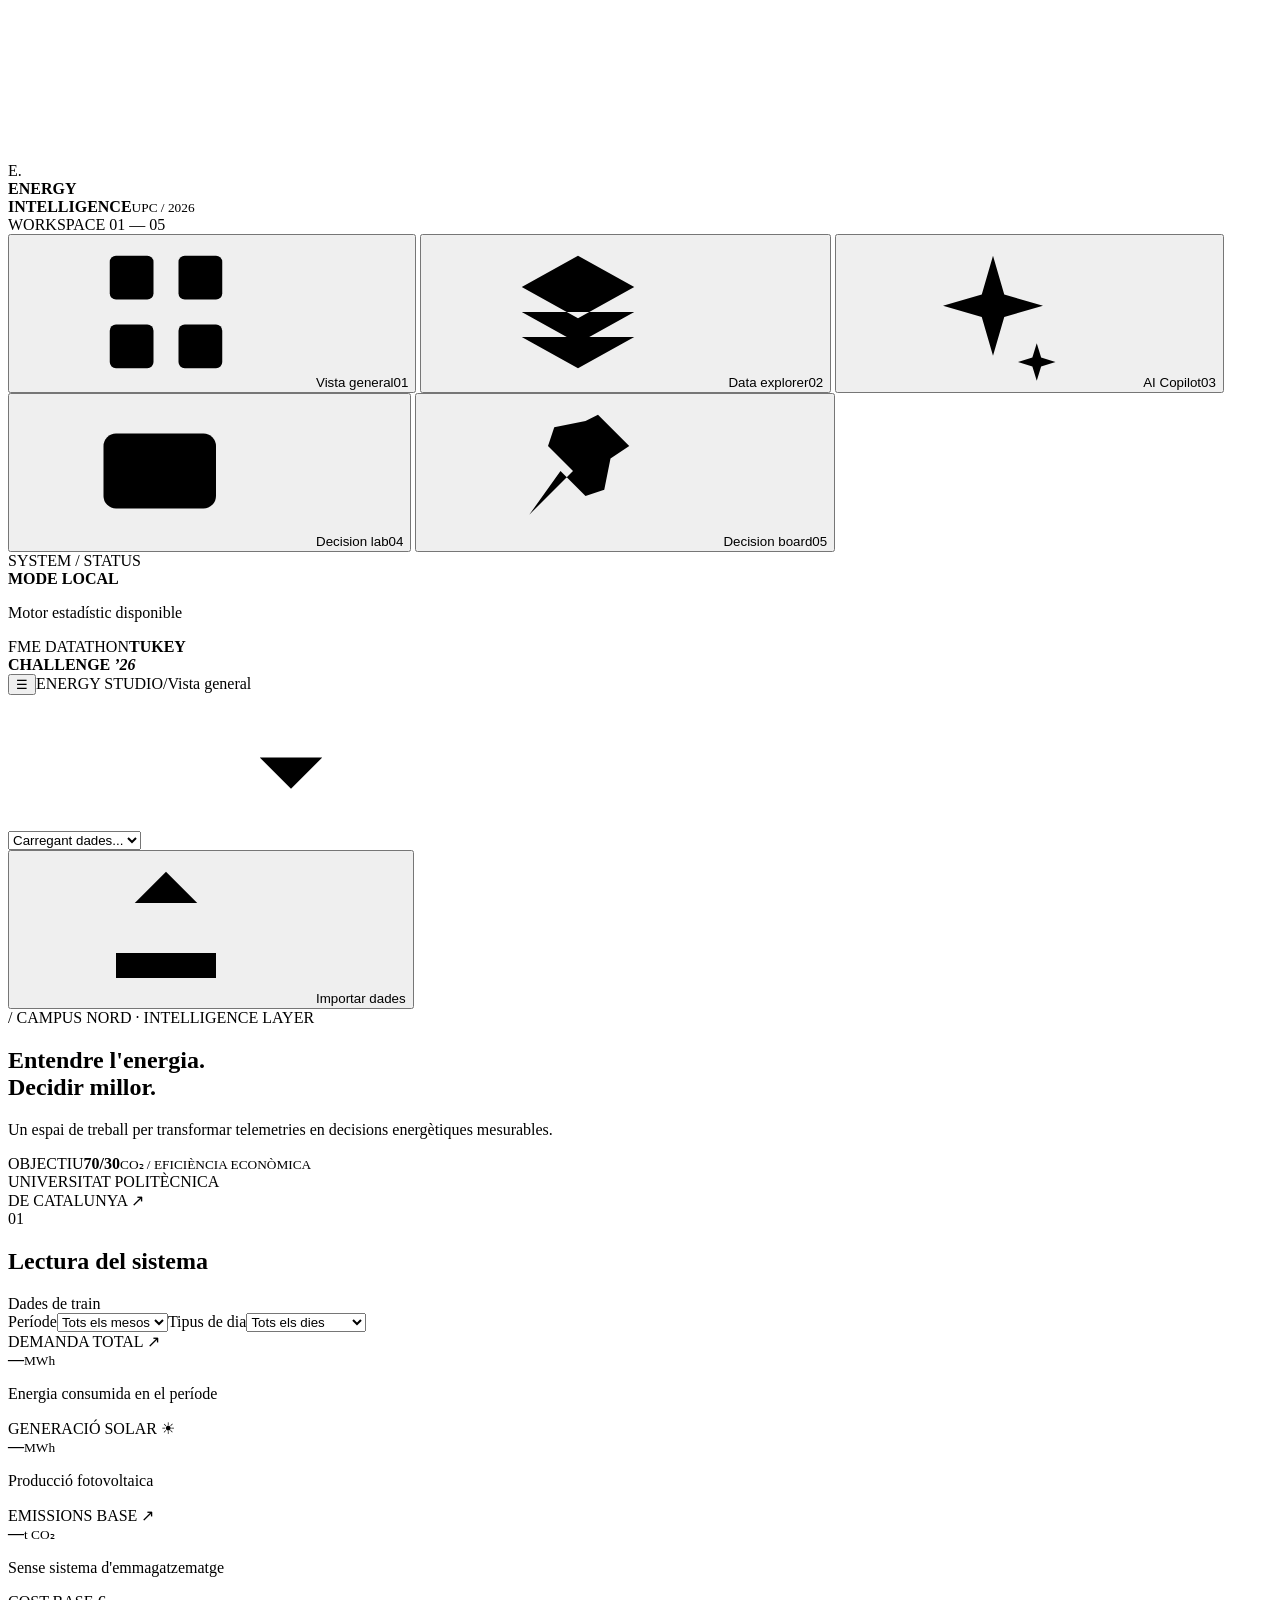
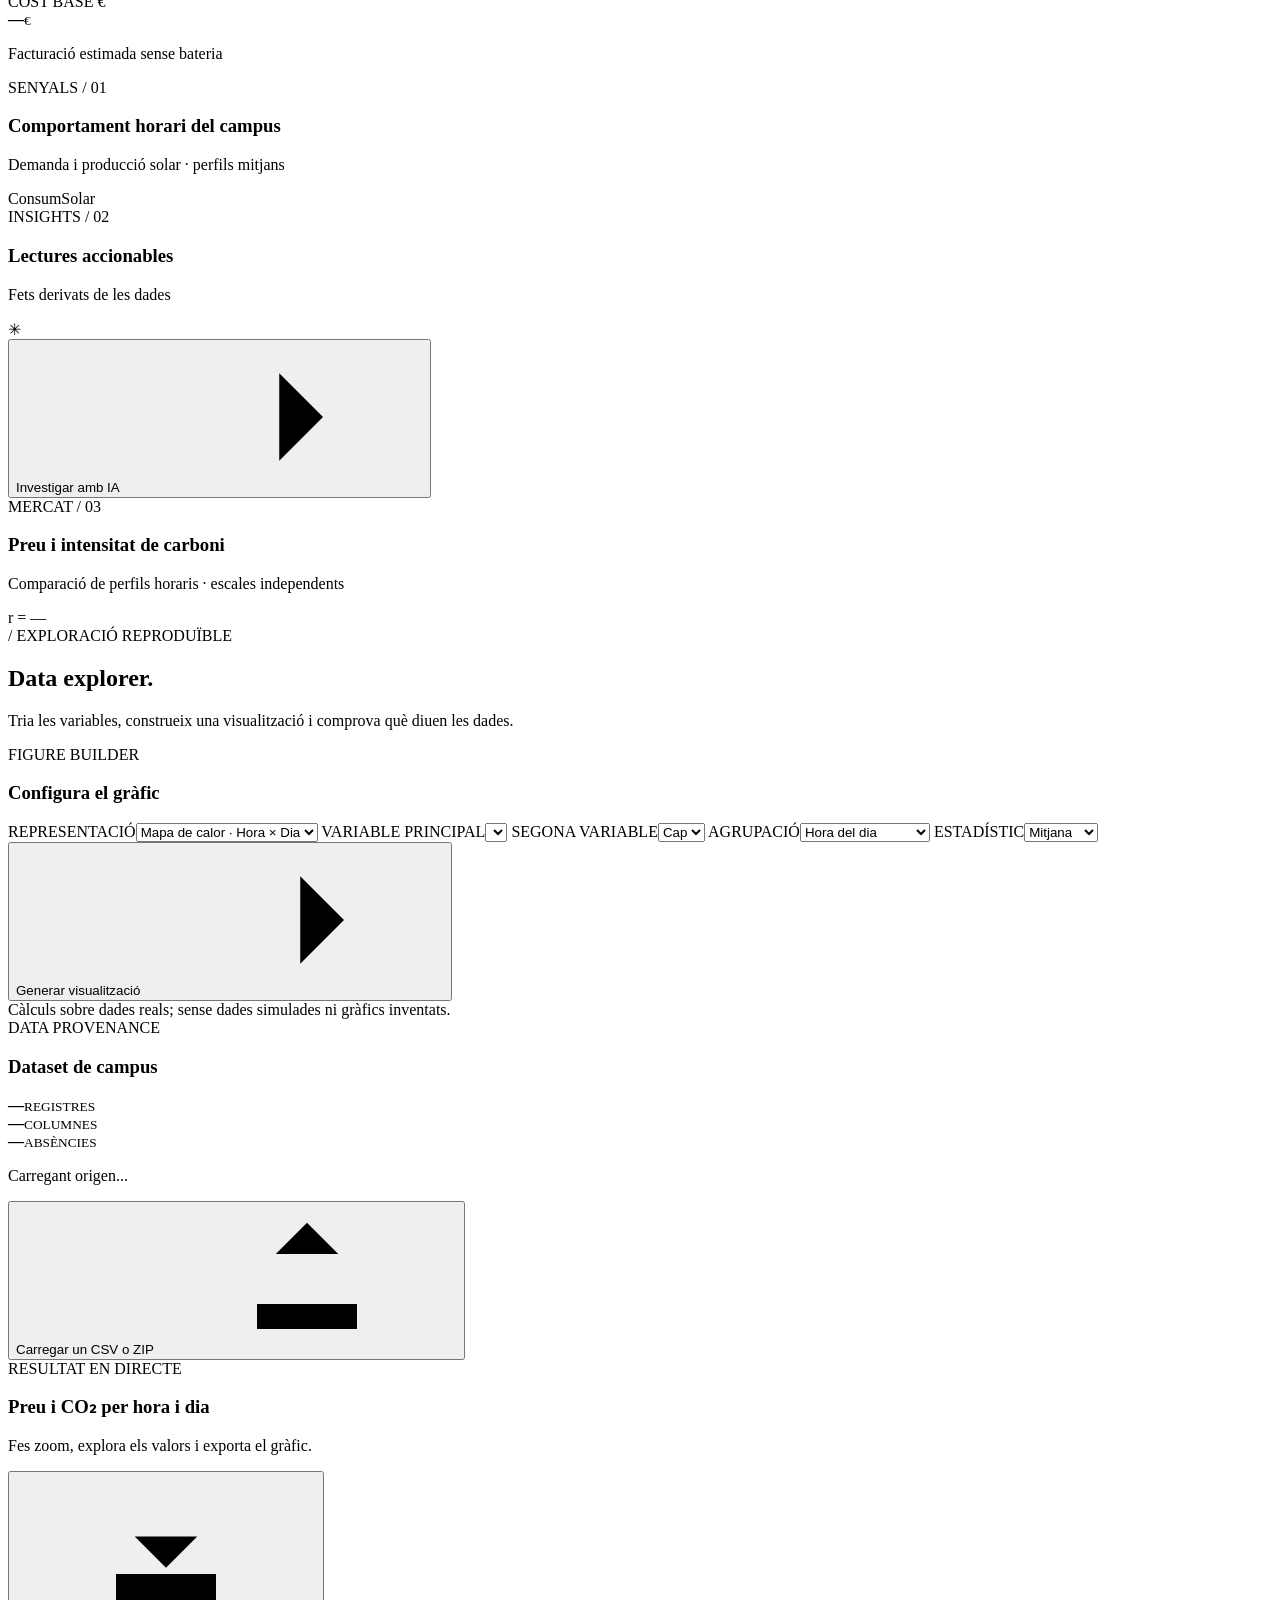
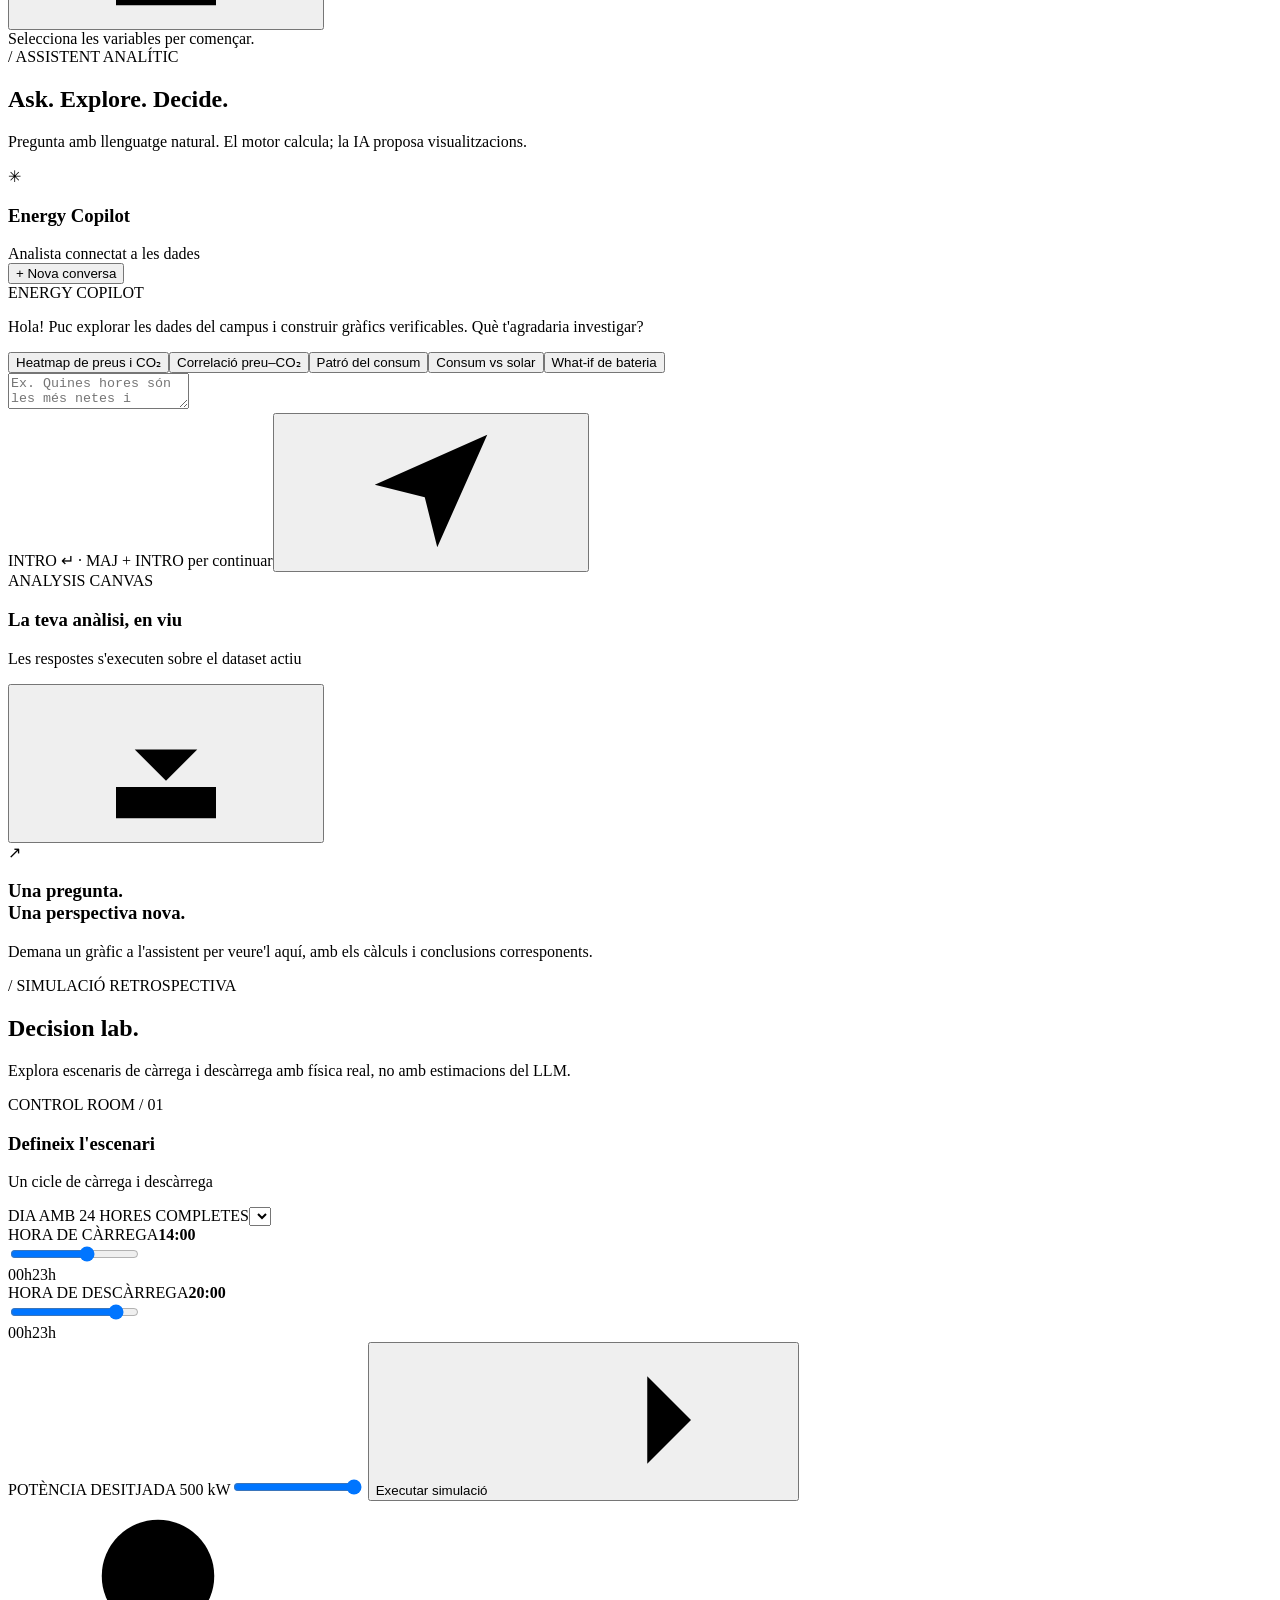
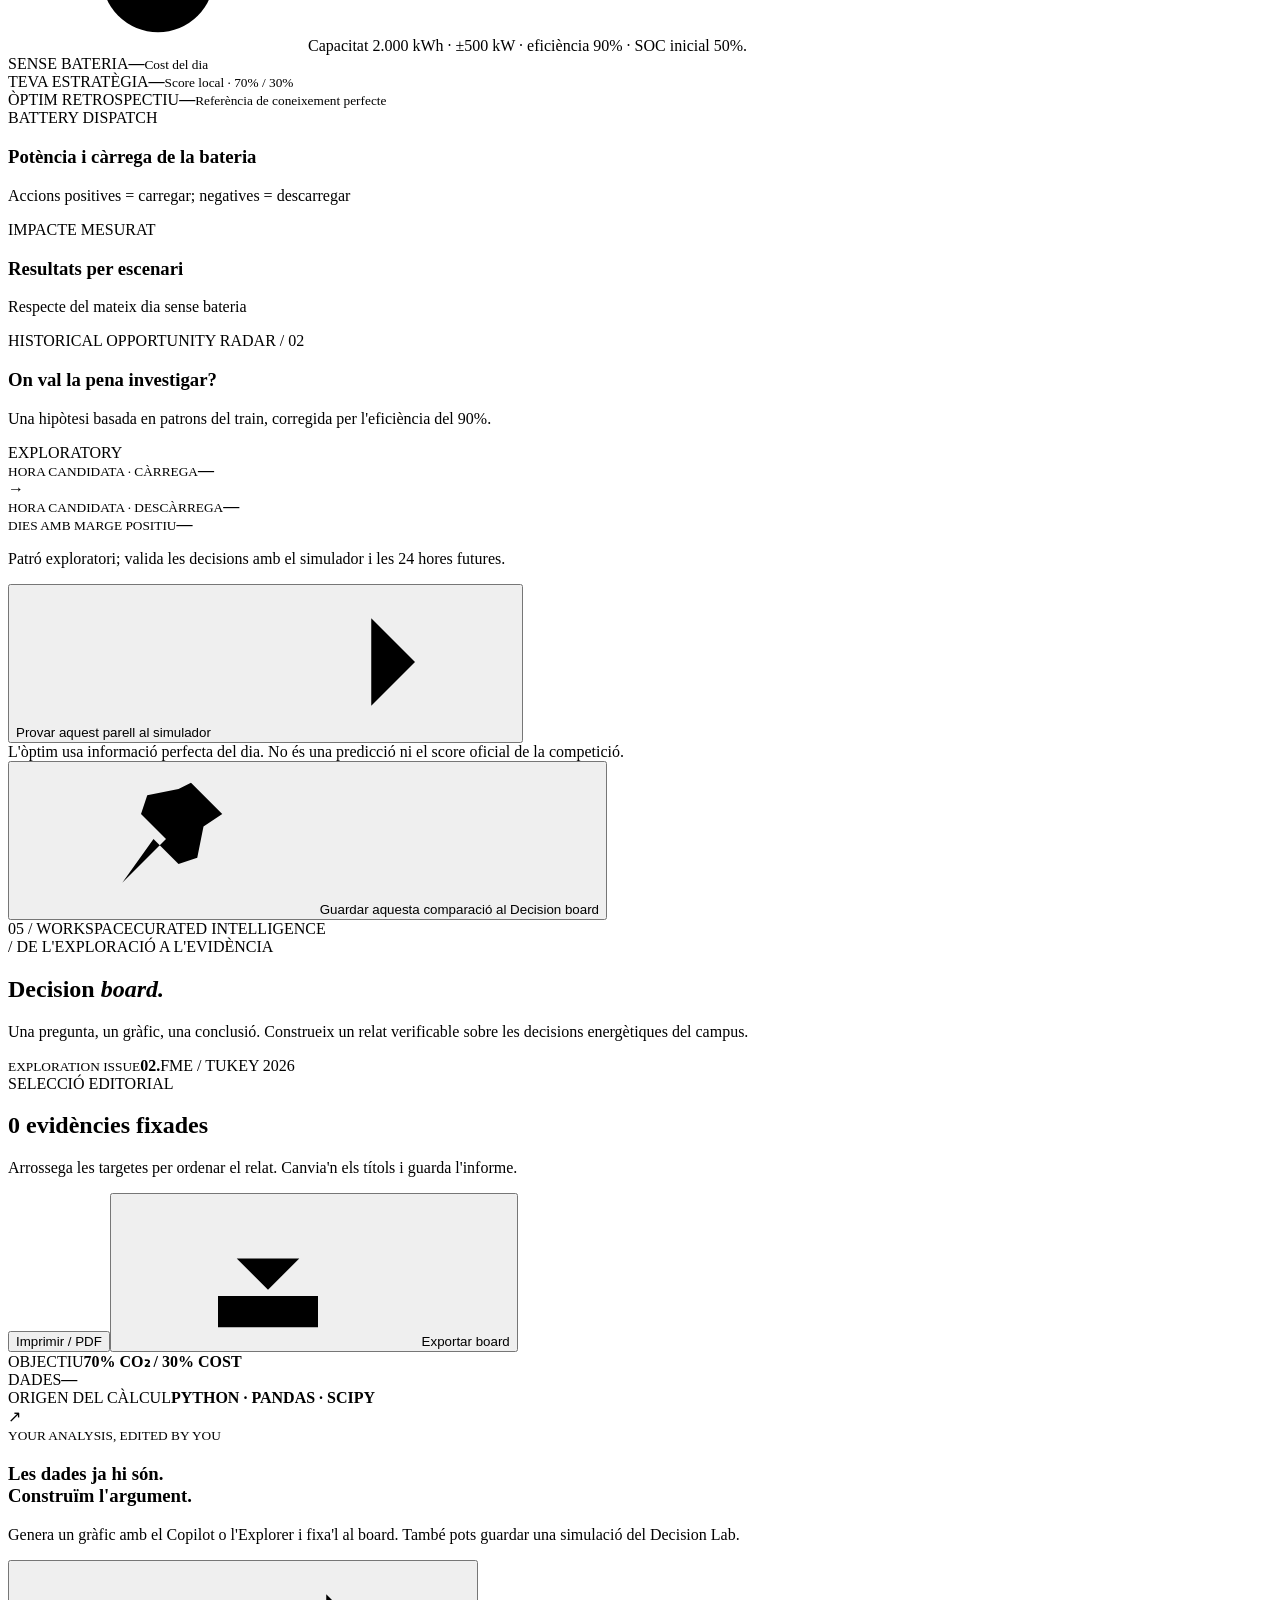
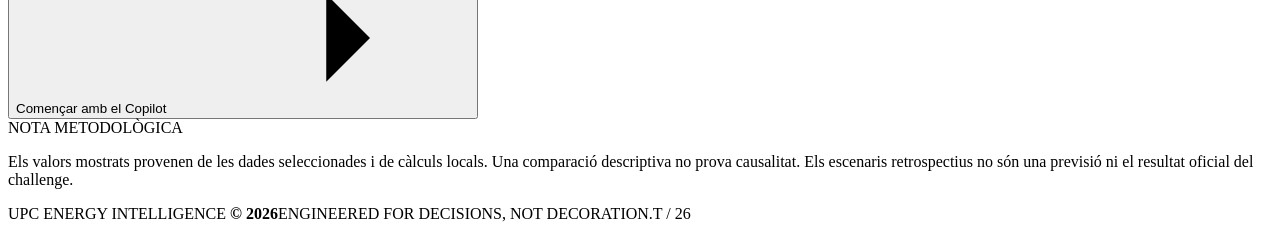
==== sidechallenge/static/index.html @ 9f3f9e6b "feat: add UPC Energy Intelligence AI Decision Workspace v2" ====
<!DOCTYPE html>
<html lang="ca">
<head>
<meta charset="utf-8" />
<meta name="viewport" content="width=device-width, initial-scale=1" />
<meta name="theme-color" content="#202B2F" />
<title>UPC Energy Intelligence · Decision Workspace</title>
<link rel="stylesheet" href="/static/style.css" />
<script src="/static/plotly.min.js"></script>
</head>
<body>
<svg class="sprite" xmlns="http://www.w3.org/2000/svg" aria-hidden="true">
  <symbol id="i-grid" viewBox="0 0 24 24"><rect x="3" y="3" width="7" height="7" rx="1"/><rect x="14" y="3" width="7" height="7" rx="1"/><rect x="3" y="14" width="7" height="7" rx="1"/><rect x="14" y="14" width="7" height="7" rx="1"/></symbol>
  <symbol id="i-spark" viewBox="0 0 24 24"><path d="m12 3 1.8 6.2L20 11l-6.2 1.8L12 19l-1.8-6.2L4 11l6.2-1.8L12 3Z"/><path d="m19 17 .7 2.3L22 20l-2.3.7L19 23l-.7-2.3L16 20l2.3-.7L19 17Z"/></symbol>
  <symbol id="i-layers" viewBox="0 0 24 24"><path d="m12 3 9 5-9 5-9-5 9-5ZM3 12l9 5 9-5M3 16l9 5 9-5"/></symbol>
  <symbol id="i-battery" viewBox="0 0 24 24"><rect x="2" y="6" width="18" height="12" rx="2"/><path d="M22 10v4M8 9v6M12 9v6M16 9v6"/></symbol>
  <symbol id="i-upload" viewBox="0 0 24 24"><path d="M12 17V3m-5 5 5-5 5 5M4 16v4h16v-4"/></symbol>
  <symbol id="i-arrow" viewBox="0 0 24 24"><path d="M4 12h16m-7-7 7 7-7 7"/></symbol>
  <symbol id="i-chevron" viewBox="0 0 24 24"><path d="m7 10 5 5 5-5"/></symbol>
  <symbol id="i-download" viewBox="0 0 24 24"><path d="M12 3v12m-5-5 5 5 5-5M4 16v5h16v-5"/></symbol>
  <symbol id="i-info" viewBox="0 0 24 24"><circle cx="12" cy="12" r="9"/><path d="M12 11v6M12 7.5v.5"/></symbol>
  <symbol id="i-clock" viewBox="0 0 24 24"><circle cx="12" cy="12" r="9"/><path d="M12 6v6l4 2"/></symbol>
  <symbol id="i-filter" viewBox="0 0 24 24"><path d="M4 6h16M7 12h10M10 18h4"/></symbol>
  <symbol id="i-send" viewBox="0 0 24 24"><path d="m3 11 18-8-8 18-2-8-8-2ZM11 13 21 3"/></symbol>
  <symbol id="i-refresh" viewBox="0 0 24 24"><path d="M20 11a8 8 0 0 0-14.5-4.5L3 9m0-6v6h6M4 13a8 8 0 0 0 14.5 4.5L21 15m0 6v-6h-6"/></symbol>
  <symbol id="i-file" viewBox="0 0 24 24"><path d="M6 2h8l5 5v15H6V2ZM14 2v6h5M9 12h7M9 16h7"/></symbol>
  <symbol id="i-pin" viewBox="0 0 24 24"><path d="m16 3 5 5-3 2-1 5-3 1-4-4-5 7-1 1 1-1 7-7-4-4 1-3 5-1z"/></symbol>
  <symbol id="i-trash" viewBox="0 0 24 24"><path d="M4 7h16M9 4h6M6 7l1 14h10l1-14M10 11v7M14 11v7"/></symbol>
  <symbol id="i-move" viewBox="0 0 24 24"><path d="M12 2v20M2 12h20m-13-7 3-3 3 3m-6 14 3 3 3-3M5 9l-3 3 3 3m14-6 3 3-3 3"/></symbol>
</svg>
<div class="app-shell">
  <aside class="sidebar">
    <div class="brand" title="UPC Energy Intelligence"><div class="brand-glyph">E<span>.</span></div><div class="brand-text"><strong>ENERGY<br>INTELLIGENCE</strong><small>UPC / 2026</small></div></div>
    <div class="sidebar-rule"></div>
    <div class="aside-label">WORKSPACE <span>01 — 05</span></div>
    <nav class="nav-list" aria-label="Seccions">
      <button data-view="overview" class="nav-item active"><svg><use href="#i-grid"/></svg><span>Vista general</span><span class="nav-number">01</span></button>
      <button data-view="explore" class="nav-item"><svg><use href="#i-layers"/></svg><span>Data explorer</span><span class="nav-number">02</span></button>
      <button data-view="copilot" class="nav-item"><svg><use href="#i-spark"/></svg><span>AI Copilot</span><span class="nav-number">03</span></button>
      <button data-view="lab" class="nav-item"><svg><use href="#i-battery"/></svg><span>Decision lab</span><span class="nav-number">04</span></button>
      <button data-view="board" class="nav-item nav-board"><svg><use href="#i-pin"/></svg><span>Decision board</span><span class="nav-number" id="nav-board-count">05</span></button>
    </nav>
    <div class="aside-grow"></div>
    <div class="sidebar-bottom">
      <div class="signal-card"><span class="signal-tiny">SYSTEM / STATUS</span><div class="signal-main"><span class="status-dot"></span><strong id="mode-label">MODE LOCAL</strong></div><p id="mode-sub">Motor estadístic disponible</p></div>
      <div class="challenge-foot"><span>FME DATATHON</span><strong>TUKEY<br>CHALLENGE <em>’26</em></strong></div>
    </div>
  </aside>
  <div class="mobile-backdrop" id="mobile-backdrop"></div>
  <main class="main">
    <header class="topbar">
      <div class="breadcrumb"><button id="mobile-menu" class="mobile-menu" aria-label="Obrir menú">☰</button><span class="crumb-root">ENERGY STUDIO</span><span class="crumb-separator">/</span><span id="breadcrumb-current">Vista general</span></div>
      <div class="top-actions"><div class="dataset-switch"><span class="dataset-dot"></span><select id="dataset-select" aria-label="Dataset actiu"><option>Carregant dades...</option></select><svg><use href="#i-chevron"/></svg></div><button class="btn-upload" id="trigger-upload"><svg><use href="#i-upload"/></svg><span>Importar dades</span></button><input id="upload-input" type="file" accept=".csv,.zip" hidden /></div>
    </header>
    <div class="page-content">
      <!-- OVERVIEW -->
      <section id="view-overview" class="view active">
        <div class="hero">
          <div><div class="eyebrow"><span class="slash">/</span> CAMPUS NORD · INTELLIGENCE LAYER</div><h1>Entendre l'energia.<br><span>Decidir millor.</span></h1><p>Un espai de treball per transformar telemetries en decisions energètiques mesurables.</p></div>
          <div class="hero-aside"><div class="hero-counter"><span>OBJECTIU</span><strong>70<span>/</span>30</strong><small>CO₂ / EFICIÈNCIA ECONÒMICA</small></div><div class="hero-stamp">UNIVERSITAT POLITÈCNICA<br>DE CATALUNYA <span>↗</span></div></div>
        </div>
        <div class="section-toolbar"><div class="section-heading"><span class="section-idx">01</span><h2>Lectura del sistema</h2><span class="mini-label" id="period-label">Dades de train</span></div><div class="filter-group"><label>Període<select id="filter-month"><option value="">Tots els mesos</option></select></label><label>Tipus de dia<select id="filter-daytype"><option value="all">Tots els dies</option><option value="weekday">Laborables</option><option value="weekend">Cap de setmana</option></select></label></div></div>
        <div class="kpi-grid">
          <div class="kpi-card"><span class="kpi-title">DEMANDA TOTAL <span>↗</span></span><div><strong id="kpi-load">—</strong><small>MWh</small></div><p>Energia consumida en el període</p><span class="corner-bar bar-orange"></span></div>
          <div class="kpi-card"><span class="kpi-title">GENERACIÓ SOLAR <span>☀</span></span><div><strong id="kpi-solar">—</strong><small>MWh</small></div><p>Producció fotovoltaica</p><span class="corner-bar bar-green"></span></div>
          <div class="kpi-card"><span class="kpi-title">EMISSIONS BASE <span>↗</span></span><div><strong id="kpi-co2">—</strong><small>t CO₂</small></div><p>Sense sistema d'emmagatzematge</p><span class="corner-bar bar-blue"></span></div>
          <div class="kpi-card"><span class="kpi-title">COST BASE <span>€</span></span><div><strong id="kpi-cost">—</strong><small>€</small></div><p>Facturació estimada sense bateria</p><span class="corner-bar bar-ink"></span></div>
        </div>
        <div class="dashboard-grid">
          <section class="panel panel-large"><div class="panel-top"><div><div class="small-kicker">SENYALS / 01</div><h3>Comportament horari del campus</h3><p>Demanda i producció solar · perfils mitjans</p></div><div class="legend"><span><i class="lg-orange"></i>Consum</span><span><i class="lg-green"></i>Solar</span></div></div><div class="graph" id="chart-overview-load"></div></section>
          <section class="panel panel-side"><div class="panel-top"><div><div class="small-kicker">INSIGHTS / 02</div><h3>Lectures accionables</h3><p>Fets derivats de les dades</p></div><div class="insight-icon">✳</div></div><div id="overview-insights" class="insight-list"><div class="skeleton"></div></div><button class="text-link" data-jump="copilot">Investigar amb IA <svg><use href="#i-arrow"/></svg></button></section>
          <section class="panel panel-wide"><div class="panel-top"><div><div class="small-kicker">MERCAT / 03</div><h3>Preu i intensitat de carboni</h3><p>Comparació de perfils horaris · escales independents</p></div><div class="header-chip" id="correlation-chip">r = —</div></div><div class="graph" id="chart-overview-market"></div></section>
        </div>
      </section>
      <!-- EXPLORER -->
      <section id="view-explore" class="view">
        <div class="page-heading"><div class="eyebrow"><span class="slash">/</span> EXPLORACIÓ REPRODUÏBLE</div><h1>Data <span>explorer.</span></h1><p>Tria les variables, construeix una visualització i comprova què diuen les dades.</p></div>
        <div class="split-layout"><div class="builder-column"><div class="panel build-panel"><div class="panel-top"><div><div class="small-kicker">FIGURE BUILDER</div><h3>Configura el gràfic</h3></div></div>
          <label class="form-label">REPRESENTACIÓ<select id="explore-kind"><option value="heatmap">Mapa de calor · Hora × Dia</option><option value="line">Sèrie / Perfil</option><option value="bar">Barres comparatives</option><option value="scatter">Dispersió (scatter)</option><option value="histogram">Histograma</option><option value="box">Boxplot</option></select></label>
          <label class="form-label">VARIABLE PRINCIPAL<select id="explore-metric"></select></label>
          <label class="form-label">SEGONA VARIABLE<select id="explore-second"><option value="">Cap</option></select></label>
          <label class="form-label">AGRUPACIÓ<select id="explore-group"><option value="hour">Hora del dia</option><option value="weekday">Dia de la setmana</option><option value="month">Mes</option><option value="date">Data</option></select></label>
          <label class="form-label">ESTADÍSTIC<select id="explore-agg"><option value="mean">Mitjana</option><option value="median">Mediana</option><option value="sum">Suma</option><option value="min">Mínim</option><option value="max">Màxim</option></select></label>
          <button class="action-primary" id="explore-run">Generar visualització <svg><use href="#i-arrow"/></svg></button>
          <div class="feature-note">Càlculs sobre dades reals; sense dades simulades ni gràfics inventats.</div></div>
          <div class="panel dataset-panel"><div class="small-kicker">DATA PROVENANCE</div><h3 id="data-name">Dataset de campus</h3><div class="dataset-stats"><div><strong id="data-rows">—</strong><small>REGISTRES</small></div><div><strong id="data-cols">—</strong><small>COLUMNES</small></div><div><strong id="data-missing">—</strong><small>ABSÈNCIES</small></div></div><p id="data-source">Carregant origen...</p><button class="text-link" id="explore-upload">Carregar un CSV o ZIP <svg><use href="#i-upload"/></svg></button></div></div>
        <div class="panel viz-panel"><div class="panel-top"><div><div class="small-kicker">RESULTAT EN DIRECTE</div><h3 id="explore-title">Preu i CO₂ per hora i dia</h3><p>Fes zoom, explora els valors i exporta el gràfic.</p></div><button class="icon-button" id="explore-export" title="Exportar gràfic PNG"><svg><use href="#i-download"/></svg></button></div><div id="explore-charts" class="charts-stack"><div class="empty-state">Selecciona les variables per començar.</div></div></div></div>
      </section>
      <!-- AI -->
      <section id="view-copilot" class="view">
        <div class="page-heading compact"><div class="eyebrow"><span class="slash">/</span> ASSISTENT ANALÍTIC</div><h1>Ask. <span>Explore. Decide.</span></h1><p>Pregunta amb llenguatge natural. El motor calcula; la IA proposa visualitzacions.</p></div>
        <div class="copilot-grid"><div class="chat-panel"><div class="chat-heading"><span class="ai-mark">✳</span><div><h3>Energy Copilot</h3><span id="ai-mode-state">Analista connectat a les dades</span></div><button class="chat-reset" id="chat-reset" title="Començar una conversa nova">+ Nova conversa</button></div><div class="chat-messages" id="chat-messages"><div class="message assistant"><div class="message-label">ENERGY COPILOT</div><p>Hola! Puc explorar les dades del campus i construir gràfics verificables. Què t'agradaria investigar?</p></div><div class="prompt-chips"><button data-prompt="Fes-me un heatmap dels preus i les emissions per hora i dia de la setmana">Heatmap de preus i CO₂</button><button data-prompt="Mostra la correlació entre preus i emissions">Correlació preu–CO₂</button><button data-prompt="Com canvia el consum segons l'hora del dia?">Patró del consum</button><button data-prompt="Compara el consum i la generació solar per hora">Consum vs solar</button><button data-prompt="Què passaria si carrego a les 14 i descarrego a les 20?">What-if de bateria</button></div></div><form id="chat-form" class="chat-composer"><textarea id="chat-input" rows="2" maxlength="900" placeholder="Ex. Quines hores són les més netes i barates?" aria-label="Pregunta a l'analista"></textarea><div class="compose-bottom"><span>INTRO ↵ · MAJ + INTRO per continuar</span><button id="chat-send" type="submit" aria-label="Enviar"><svg><use href="#i-send"/></svg></button></div></form></div>
          <div class="answer-panel"><div class="panel-top"><div><div class="small-kicker">ANALYSIS CANVAS</div><h3 id="ai-canvas-title">La teva anàlisi, en viu</h3><p id="ai-canvas-subtitle">Les respostes s'executen sobre el dataset actiu</p></div><button class="icon-button" id="ai-export" title="Exportar visualització"><svg><use href="#i-download"/></svg></button></div><div id="ai-canvas-charts" class="charts-stack"><div class="canvas-placeholder"><div class="canvas-symbol">↗</div><h3>Una pregunta.<br>Una perspectiva nova.</h3><p>Demana un gràfic a l'assistent per veure'l aquí, amb els càlculs i conclusions corresponents.</p></div></div><div class="copilot-context" id="copilot-context" hidden><span class="context-dot"></span><span id="context-label">Context de consulta</span><button id="context-clear" title="Esborrar context">×</button></div><div class="evidence-box" id="ai-evidence" hidden><div class="evidence-header"><span class="evidence-dot"></span> EVIDÈNCIA VERIFICABLE</div><div id="ai-evidence-text"></div></div></div></div>
      </section>
      <!-- DECISION LAB -->
      <section id="view-lab" class="view">
        <div class="page-heading"><div class="eyebrow"><span class="slash">/</span> SIMULACIÓ RETROSPECTIVA</div><h1>Decision <span>lab.</span></h1><p>Explora escenaris de càrrega i descàrrega amb física real, no amb estimacions del LLM.</p></div>
        <div class="lab-layout"><div class="panel controls-panel"><div class="panel-top"><div><div class="small-kicker">CONTROL ROOM / 01</div><h3>Defineix l'escenari</h3><p>Un cicle de càrrega i descàrrega</p></div></div>
          <label class="form-label">DIA AMB 24 HORES COMPLETES<select id="lab-date"></select></label>
          <div class="slider-wrap"><div class="slider-heading"><label for="lab-charge">HORA DE CÀRREGA</label><strong id="lab-charge-value">14:00</strong></div><input type="range" min="0" max="23" value="14" id="lab-charge"/><div class="slider-end"><span>00h</span><span>23h</span></div></div>
          <div class="slider-wrap"><div class="slider-heading"><label for="lab-discharge">HORA DE DESCÀRREGA</label><strong id="lab-discharge-value">20:00</strong></div><input type="range" min="0" max="23" value="20" id="lab-discharge"/><div class="slider-end"><span>00h</span><span>23h</span></div></div>
          <label class="form-label">POTÈNCIA DESITJADA <span id="lab-power-value">500 kW</span><input class="power-slider" type="range" min="0" max="500" step="25" value="500" id="lab-power"/></label>
          <button class="action-primary" id="lab-run">Executar simulació <svg><use href="#i-arrow"/></svg></button>
          <div class="physics-note"><svg><use href="#i-info"/></svg><span>Capacitat 2.000 kWh · ±500 kW · eficiència 90% · SOC inicial 50%.</span></div></div>
          <div class="lab-main"><div class="lab-comparisons"><div class="compare-card"><span>SENSE BATERIA</span><strong id="lab-base-cost">—</strong><small>Cost del dia</small></div><div class="compare-card accent-card"><span>TEVA ESTRATÈGIA</span><strong id="lab-man-score">—</strong><small>Score local · 70% / 30%</small></div><div class="compare-card"><span>ÒPTIM RETROSPECTIU</span><strong id="lab-opt-score">—</strong><small>Referència de coneixement perfecte</small></div></div>
          <div class="panel"><div class="panel-top"><div><div class="small-kicker">BATTERY DISPATCH</div><h3>Potència i càrrega de la bateria</h3><p>Accions positives = carregar; negatives = descarregar</p></div></div><div id="lab-dispatch-chart" class="graph taller"></div></div><div class="panel"><div class="panel-top"><div><div class="small-kicker">IMPACTE MESURAT</div><h3>Resultats per escenari</h3><p>Respecte del mateix dia sense bateria</p></div></div><div id="lab-result-table" class="comparison-table"></div></div>
          <div class="panel radar-panel"><div class="panel-top"><div><div class="small-kicker">HISTORICAL OPPORTUNITY RADAR / 02</div><h3>On val la pena investigar?</h3><p>Una hipòtesi basada en patrons del train, corregida per l'eficiència del 90%.</p></div><span class="radar-tag">EXPLORATORY</span></div>
          <div class="radar-rail"><div><small>HORA CANDIDATA · CÀRREGA</small><strong id="radar-charge">—</strong></div><span class="radar-arrow">→</span><div><small>HORA CANDIDATA · DESCÀRREGA</small><strong id="radar-discharge">—</strong></div><div><small>DIES AMB MARGE POSITIU</small><strong id="radar-reliability">—</strong></div></div>
          <div id="radar-chart" class="graph"></div><p class="radar-caption" id="radar-note">Patró exploratori; valida les decisions amb el simulador i les 24 hores futures.</p>
          <button class="text-link" id="radar-apply">Provar aquest parell al simulador <svg><use href="#i-arrow"/></svg></button></div>
          <div class="lab-disclaimer" id="lab-notice">L'òptim usa informació perfecta del dia. No és una predicció ni el score oficial de la competició.</div><button id="lab-pin" class="secondary-action"><svg><use href="#i-pin"/></svg> Guardar aquesta comparació al Decision board</button></div></div>
      </section>
      <!-- DECISION BOARD / HUMAN-CURATED ANALYSIS -->
      <section id="view-board" class="view">
        <div class="board-hero">
          <div class="board-index"><span>05 / WORKSPACE</span><span>CURATED INTELLIGENCE</span></div>
          <div class="board-hero-inner">
            <div><div class="eyebrow"><span class="slash">/</span> DE L'EXPLORACIÓ A L'EVIDÈNCIA</div><h1>Decision <em>board.</em></h1><p>Una pregunta, un gràfic, una conclusió. Construeix un relat verificable sobre les decisions energètiques del campus.</p></div>
            <div class="board-edition"><small>EXPLORATION ISSUE</small><strong>02<span>.</span></strong><span>FME / TUKEY 2026</span></div>
          </div>
        </div>
        <div class="board-toolbar"><div><span class="small-kicker">SELECCIÓ EDITORIAL</span><h2><span id="board-counter">0</span> evidències fixades</h2><p>Arrossega les targetes per ordenar el relat. Canvia'n els títols i guarda l'informe.</p></div><div class="board-actions"><button id="board-print" class="board-button-outline">Imprimir / PDF</button><button id="board-export" class="board-button-primary"><svg><use href="#i-download"/></svg> Exportar board</button></div></div>
        <div class="board-evidence-strip"><div><span>OBJECTIU</span><strong>70% CO₂ / 30% COST</strong></div><div><span>DADES</span><strong id="board-dataset-name">—</strong></div><div><span>ORIGEN DEL CÀLCUL</span><strong>PYTHON · PANDAS · SCIPY</strong></div></div>
        <div id="board-empty" class="board-empty"><div class="board-empty-symbol">↗</div><div><small>YOUR ANALYSIS, EDITED BY YOU</small><h3>Les dades ja hi són.<br>Construïm l'argument.</h3><p>Genera un gràfic amb el Copilot o l'Explorer i fixa'l al board. També pots guardar una simulació del Decision Lab.</p><button class="board-button-primary" data-jump="copilot">Començar amb el Copilot <svg><use href="#i-arrow"/></svg></button></div></div>
        <div id="board-grid" class="board-grid" aria-live="polite"></div>
        <div class="board-footnote"><span>NOTA METODOLÒGICA</span><p>Els valors mostrats provenen de les dades seleccionades i de càlculs locals. Una comparació descriptiva no prova causalitat. Els escenaris retrospectius no són una previsió ni el resultat oficial del challenge.</p></div>
      </section>
    </div>
    <footer class="main-footer"><span>UPC ENERGY INTELLIGENCE <b>© 2026</b></span><span>ENGINEERED FOR DECISIONS, NOT DECORATION.</span><span class="foot-badge">T / 26</span></footer>
  </main>
</div>
<div class="toast" id="toast" role="status" aria-live="polite"></div>
<script src="/static/app.js" defer></script>
</body>
</html>
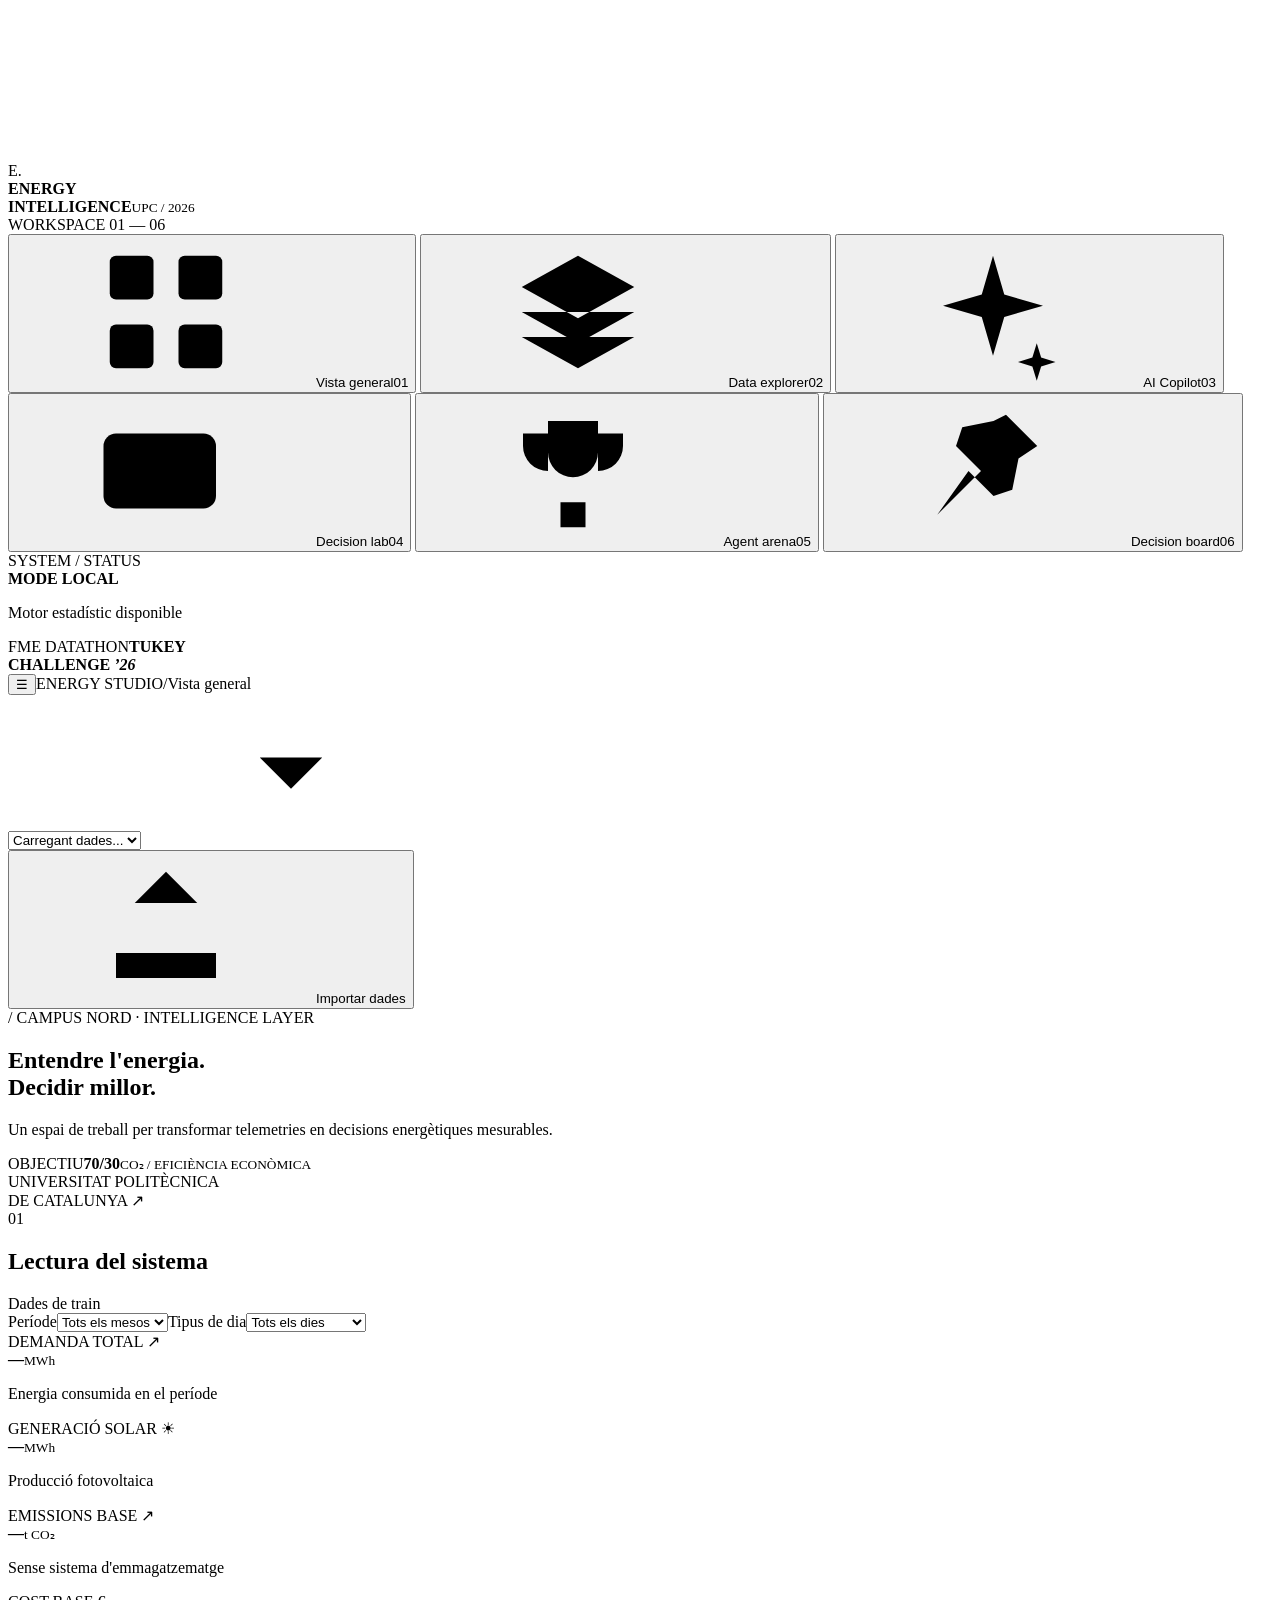
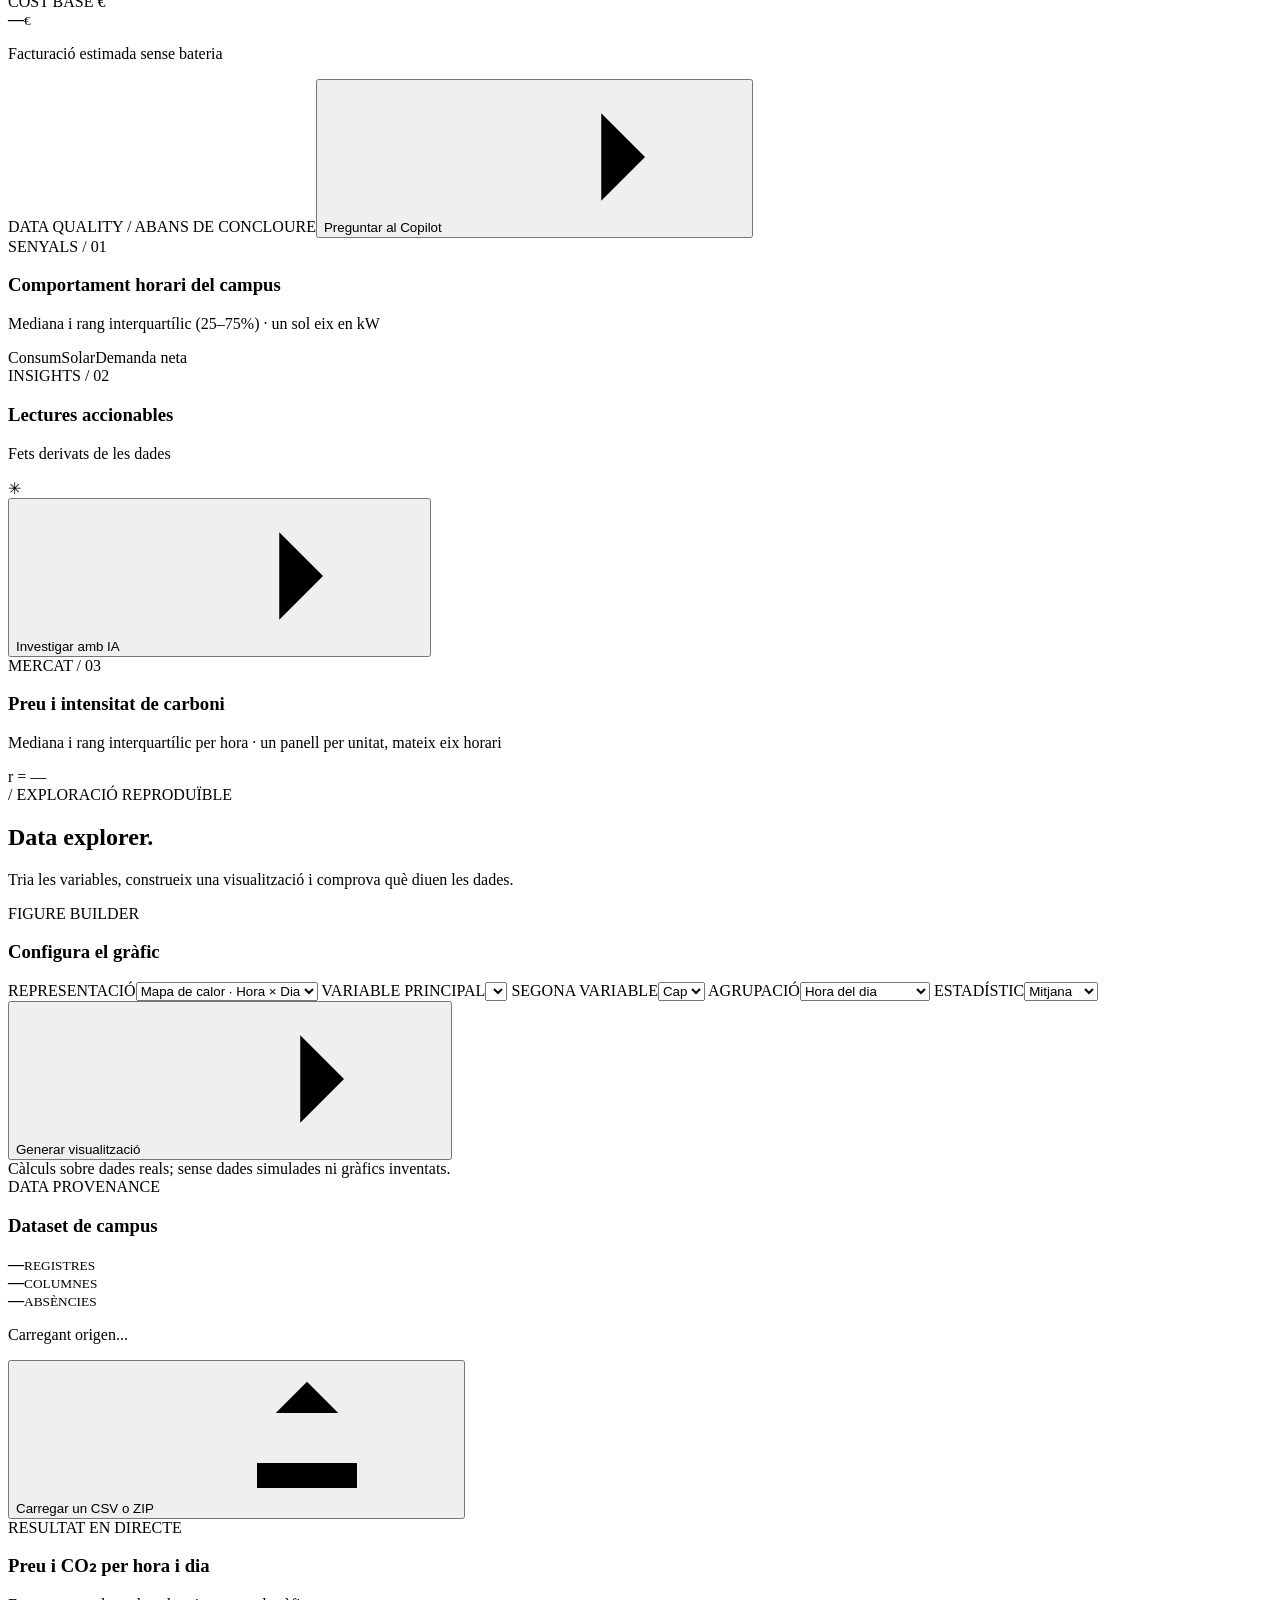
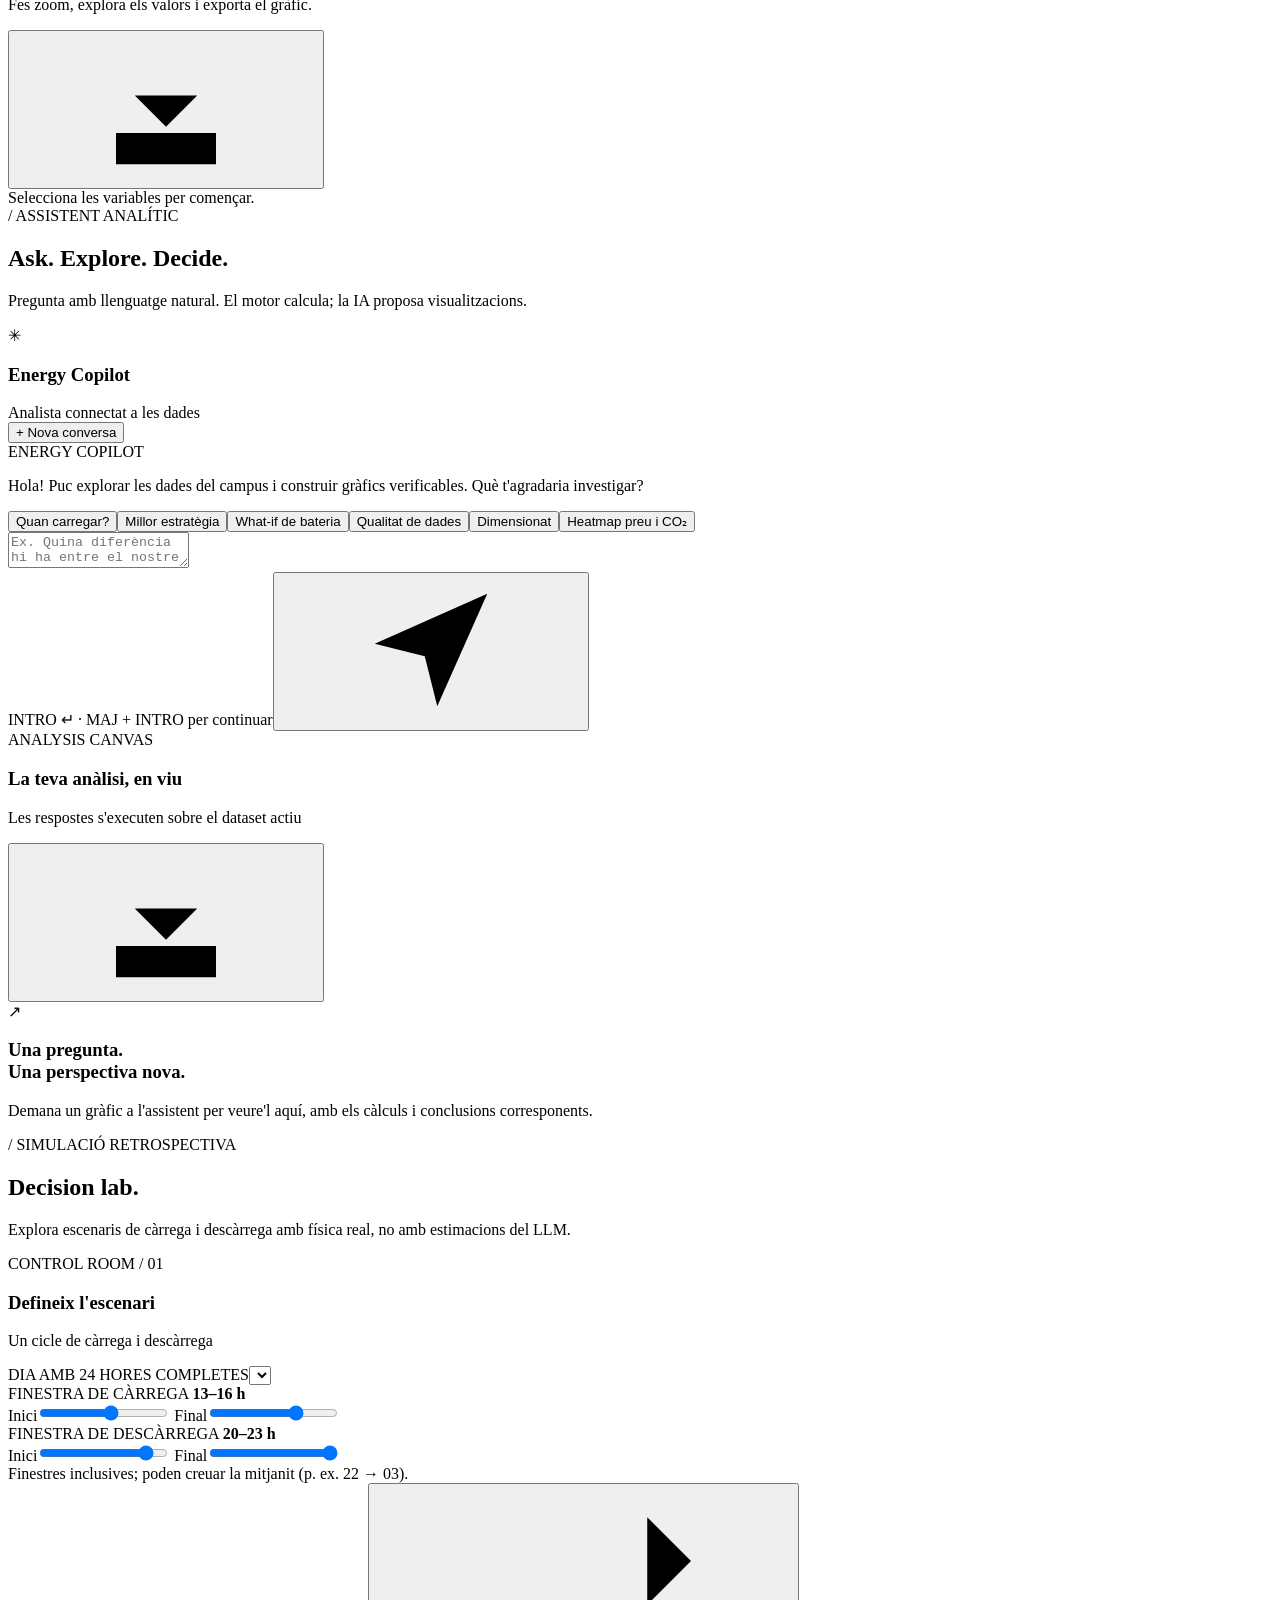
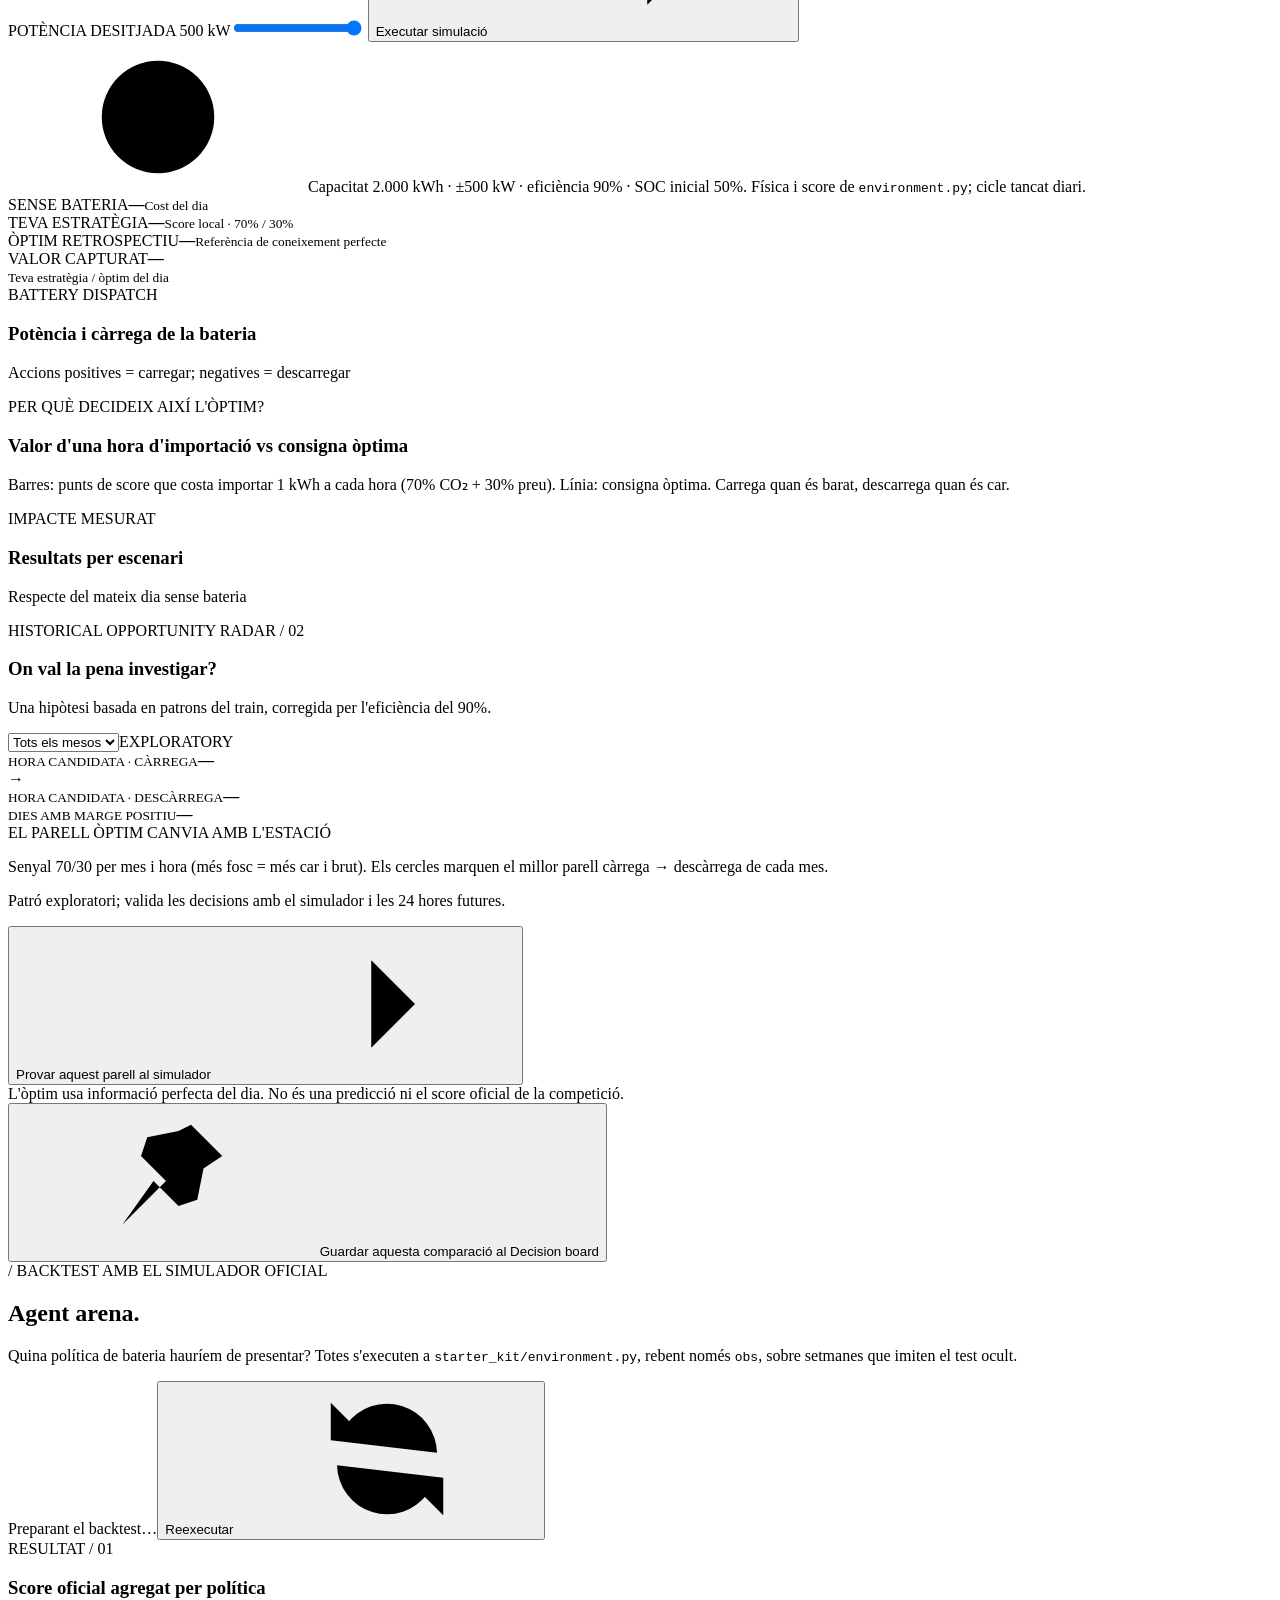
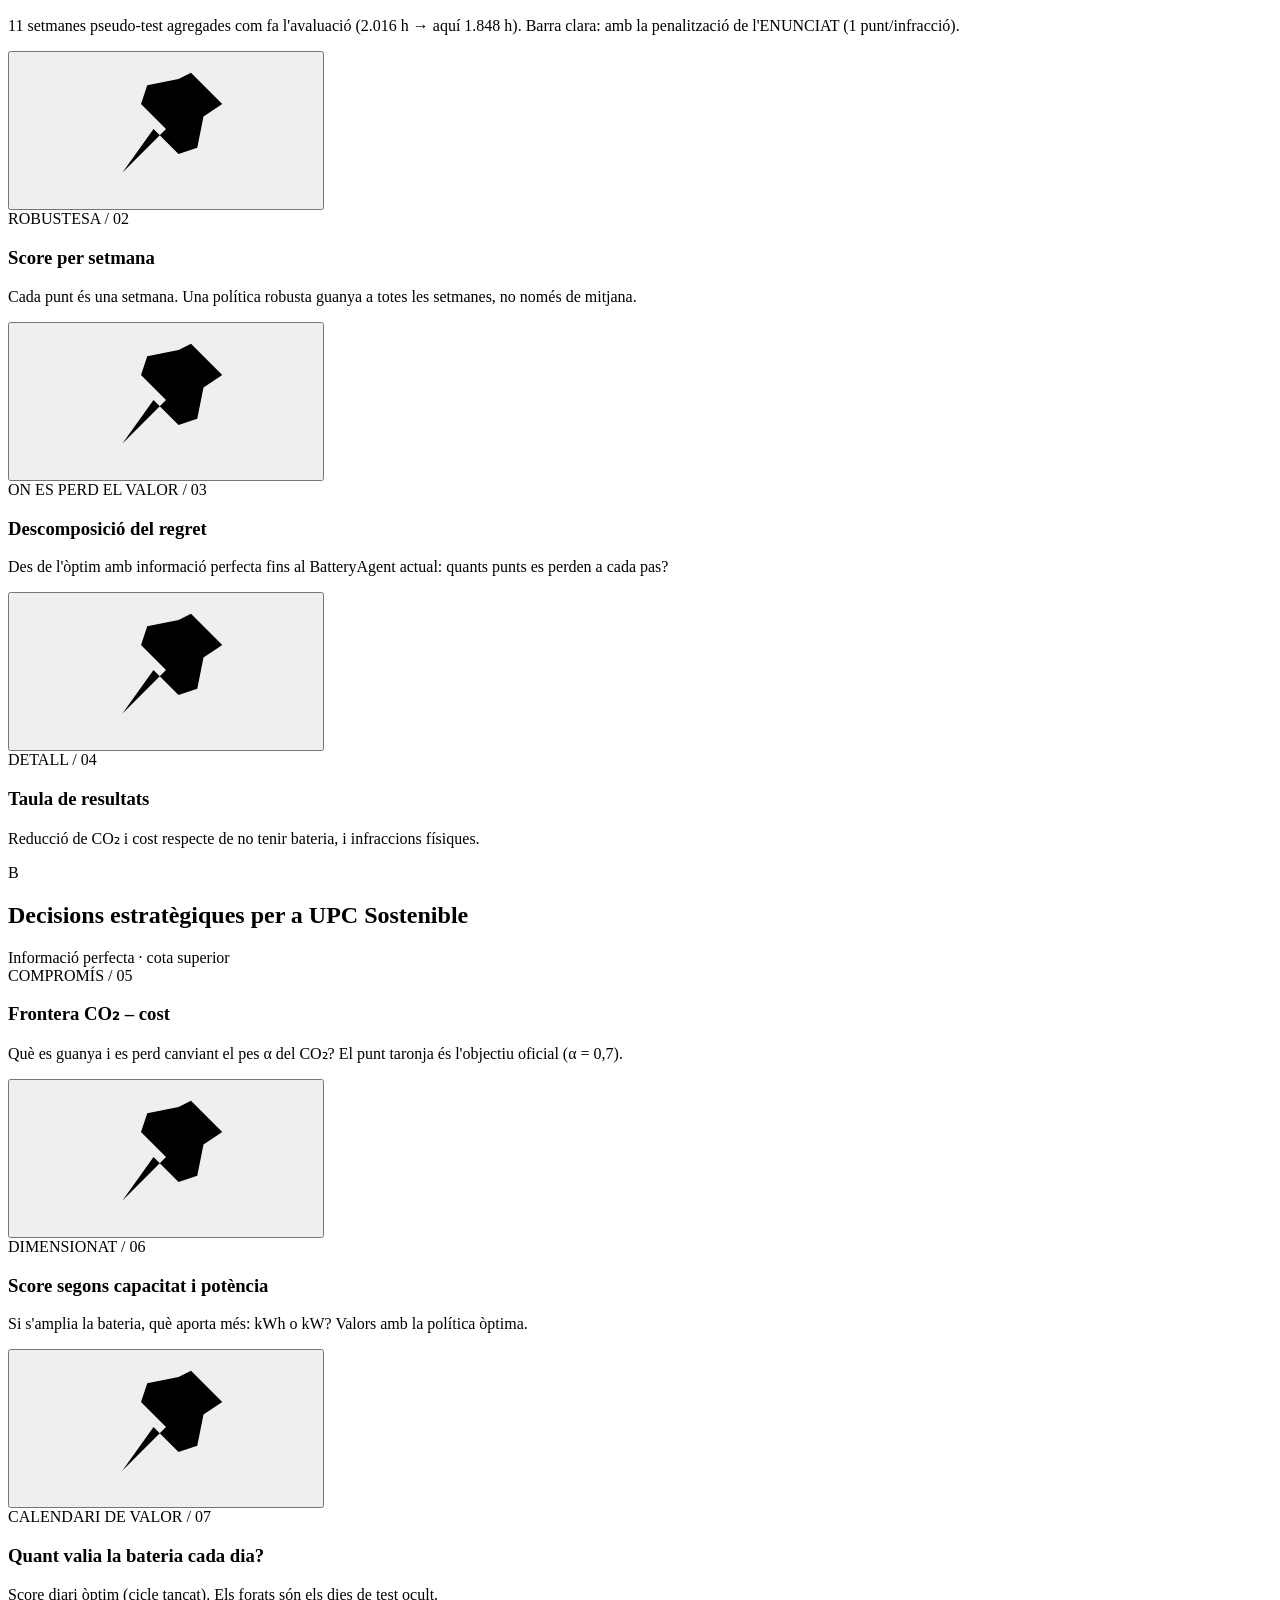
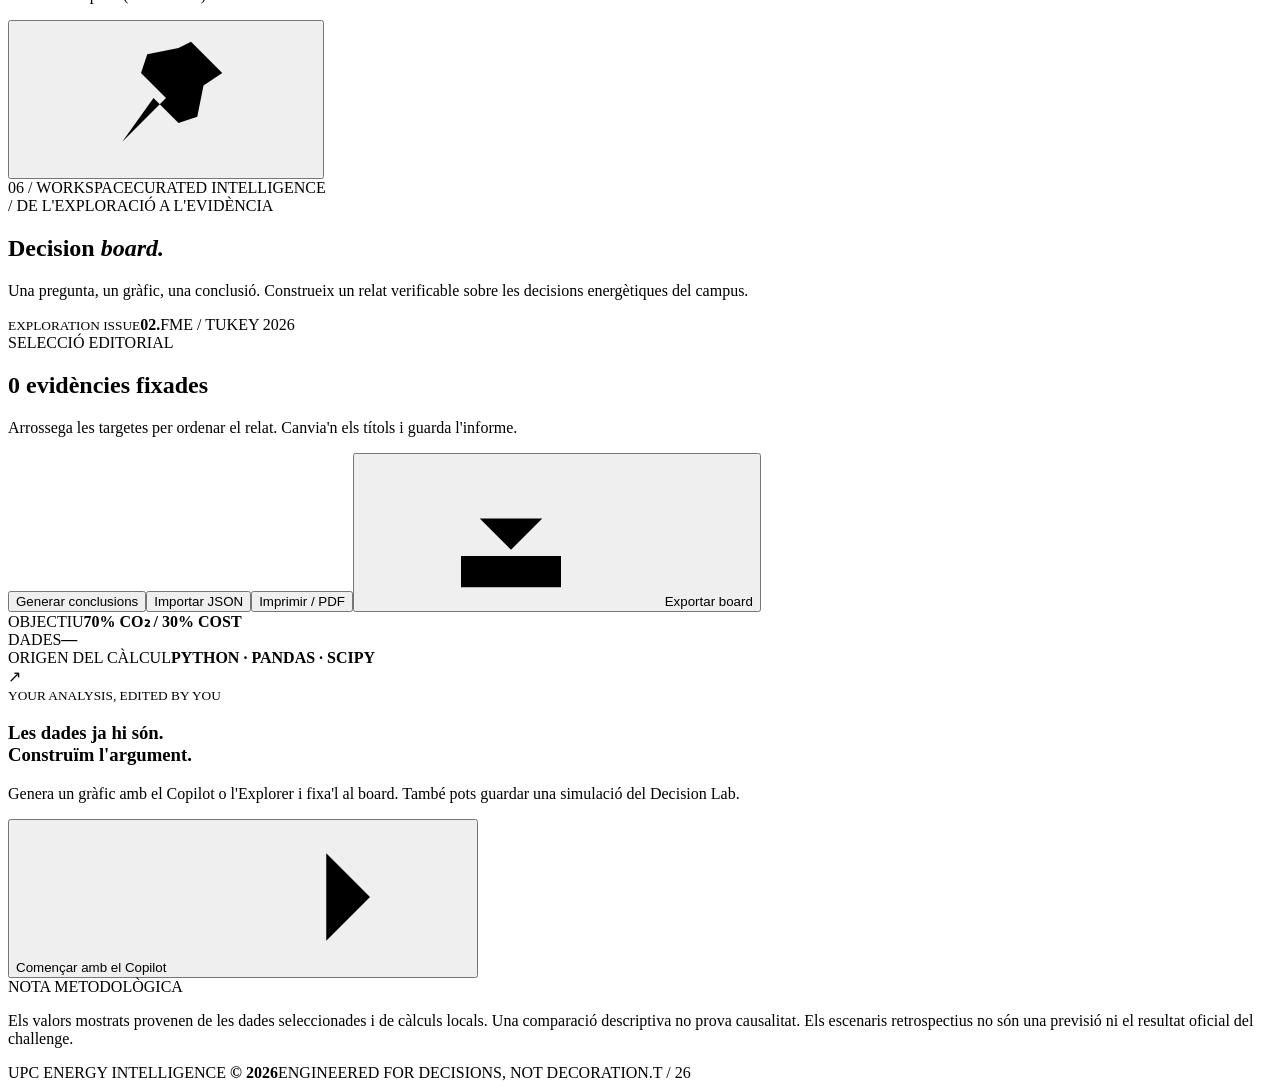
==== commit 60fb0932: "feat(sidechallenge): v3 — Agent Arena, official physics, tool-using Copilot, Tukey EDA - arena.py: e" ====
--- a/sidechallenge/static/index.html
+++ b/sidechallenge/static/index.html
@@ -26,19 +26,21 @@
   <symbol id="i-file" viewBox="0 0 24 24"><path d="M6 2h8l5 5v15H6V2ZM14 2v6h5M9 12h7M9 16h7"/></symbol>
   <symbol id="i-pin" viewBox="0 0 24 24"><path d="m16 3 5 5-3 2-1 5-3 1-4-4-5 7-1 1 1-1 7-7-4-4 1-3 5-1z"/></symbol>
   <symbol id="i-trash" viewBox="0 0 24 24"><path d="M4 7h16M9 4h6M6 7l1 14h10l1-14M10 11v7M14 11v7"/></symbol>
+  <symbol id="i-trophy" viewBox="0 0 24 24"><path d="M8 4h8v5a4 4 0 0 1-8 0V4ZM8 6H4v2a4 4 0 0 0 4 4M16 6h4v2a4 4 0 0 1-4 4M12 13v4M8 21h8M10 17h4v4h-4z"/></symbol>
   <symbol id="i-move" viewBox="0 0 24 24"><path d="M12 2v20M2 12h20m-13-7 3-3 3 3m-6 14 3 3 3-3M5 9l-3 3 3 3m14-6 3 3-3 3"/></symbol>
 </svg>
 <div class="app-shell">
   <aside class="sidebar">
     <div class="brand" title="UPC Energy Intelligence"><div class="brand-glyph">E<span>.</span></div><div class="brand-text"><strong>ENERGY<br>INTELLIGENCE</strong><small>UPC / 2026</small></div></div>
     <div class="sidebar-rule"></div>
-    <div class="aside-label">WORKSPACE <span>01 — 05</span></div>
+    <div class="aside-label">WORKSPACE <span>01 — 06</span></div>
     <nav class="nav-list" aria-label="Seccions">
       <button data-view="overview" class="nav-item active"><svg><use href="#i-grid"/></svg><span>Vista general</span><span class="nav-number">01</span></button>
       <button data-view="explore" class="nav-item"><svg><use href="#i-layers"/></svg><span>Data explorer</span><span class="nav-number">02</span></button>
       <button data-view="copilot" class="nav-item"><svg><use href="#i-spark"/></svg><span>AI Copilot</span><span class="nav-number">03</span></button>
       <button data-view="lab" class="nav-item"><svg><use href="#i-battery"/></svg><span>Decision lab</span><span class="nav-number">04</span></button>
-      <button data-view="board" class="nav-item nav-board"><svg><use href="#i-pin"/></svg><span>Decision board</span><span class="nav-number" id="nav-board-count">05</span></button>
+      <button data-view="arena" class="nav-item"><svg><use href="#i-trophy"/></svg><span>Agent arena</span><span class="nav-number">05</span></button>
+      <button data-view="board" class="nav-item nav-board"><svg><use href="#i-pin"/></svg><span>Decision board</span><span class="nav-number" id="nav-board-count">06</span></button>
     </nav>
     <div class="aside-grow"></div>
     <div class="sidebar-bottom">
@@ -66,10 +68,11 @@
           <div class="kpi-card"><span class="kpi-title">EMISSIONS BASE <span>↗</span></span><div><strong id="kpi-co2">—</strong><small>t CO₂</small></div><p>Sense sistema d'emmagatzematge</p><span class="corner-bar bar-blue"></span></div>
           <div class="kpi-card"><span class="kpi-title">COST BASE <span>€</span></span><div><strong id="kpi-cost">—</strong><small>€</small></div><p>Facturació estimada sense bateria</p><span class="corner-bar bar-ink"></span></div>
         </div>
+        <section class="quality-strip" id="quality-strip" aria-label="Qualitat de les dades"><div class="quality-head"><span class="small-kicker">DATA QUALITY / ABANS DE CONCLOURE</span><button class="text-link" data-ask="Les dades són fiables?">Preguntar al Copilot <svg><use href="#i-arrow"/></svg></button></div><div class="quality-items" id="quality-items"><div class="skeleton"></div></div></section>
         <div class="dashboard-grid">
-          <section class="panel panel-large"><div class="panel-top"><div><div class="small-kicker">SENYALS / 01</div><h3>Comportament horari del campus</h3><p>Demanda i producció solar · perfils mitjans</p></div><div class="legend"><span><i class="lg-orange"></i>Consum</span><span><i class="lg-green"></i>Solar</span></div></div><div class="graph" id="chart-overview-load"></div></section>
+          <section class="panel panel-large"><div class="panel-top"><div><div class="small-kicker">SENYALS / 01</div><h3>Comportament horari del campus</h3><p>Mediana i rang interquartílic (25–75%) · un sol eix en kW</p></div><div class="legend"><span><i class="lg-orange"></i>Consum</span><span><i class="lg-green"></i>Solar</span><span><i class="lg-blue"></i>Demanda neta</span></div></div><div class="graph" id="chart-overview-load"></div></section>
           <section class="panel panel-side"><div class="panel-top"><div><div class="small-kicker">INSIGHTS / 02</div><h3>Lectures accionables</h3><p>Fets derivats de les dades</p></div><div class="insight-icon">✳</div></div><div id="overview-insights" class="insight-list"><div class="skeleton"></div></div><button class="text-link" data-jump="copilot">Investigar amb IA <svg><use href="#i-arrow"/></svg></button></section>
-          <section class="panel panel-wide"><div class="panel-top"><div><div class="small-kicker">MERCAT / 03</div><h3>Preu i intensitat de carboni</h3><p>Comparació de perfils horaris · escales independents</p></div><div class="header-chip" id="correlation-chip">r = —</div></div><div class="graph" id="chart-overview-market"></div></section>
+          <section class="panel panel-wide"><div class="panel-top"><div><div class="small-kicker">MERCAT / 03</div><h3>Preu i intensitat de carboni</h3><p>Mediana i rang interquartílic per hora · un panell per unitat, mateix eix horari</p></div><div class="header-chip" id="correlation-chip">r = —</div></div><div class="graph" id="chart-overview-market"></div></section>
         </div>
       </section>
       <!-- EXPLORER -->
@@ -89,39 +92,66 @@
       <!-- AI -->
       <section id="view-copilot" class="view">
         <div class="page-heading compact"><div class="eyebrow"><span class="slash">/</span> ASSISTENT ANALÍTIC</div><h1>Ask. <span>Explore. Decide.</span></h1><p>Pregunta amb llenguatge natural. El motor calcula; la IA proposa visualitzacions.</p></div>
-        <div class="copilot-grid"><div class="chat-panel"><div class="chat-heading"><span class="ai-mark">✳</span><div><h3>Energy Copilot</h3><span id="ai-mode-state">Analista connectat a les dades</span></div><button class="chat-reset" id="chat-reset" title="Començar una conversa nova">+ Nova conversa</button></div><div class="chat-messages" id="chat-messages"><div class="message assistant"><div class="message-label">ENERGY COPILOT</div><p>Hola! Puc explorar les dades del campus i construir gràfics verificables. Què t'agradaria investigar?</p></div><div class="prompt-chips"><button data-prompt="Fes-me un heatmap dels preus i les emissions per hora i dia de la setmana">Heatmap de preus i CO₂</button><button data-prompt="Mostra la correlació entre preus i emissions">Correlació preu–CO₂</button><button data-prompt="Com canvia el consum segons l'hora del dia?">Patró del consum</button><button data-prompt="Compara el consum i la generació solar per hora">Consum vs solar</button><button data-prompt="Què passaria si carrego a les 14 i descarrego a les 20?">What-if de bateria</button></div></div><form id="chat-form" class="chat-composer"><textarea id="chat-input" rows="2" maxlength="900" placeholder="Ex. Quines hores són les més netes i barates?" aria-label="Pregunta a l'analista"></textarea><div class="compose-bottom"><span>INTRO ↵ · MAJ + INTRO per continuar</span><button id="chat-send" type="submit" aria-label="Enviar"><svg><use href="#i-send"/></svg></button></div></form></div>
-          <div class="answer-panel"><div class="panel-top"><div><div class="small-kicker">ANALYSIS CANVAS</div><h3 id="ai-canvas-title">La teva anàlisi, en viu</h3><p id="ai-canvas-subtitle">Les respostes s'executen sobre el dataset actiu</p></div><button class="icon-button" id="ai-export" title="Exportar visualització"><svg><use href="#i-download"/></svg></button></div><div id="ai-canvas-charts" class="charts-stack"><div class="canvas-placeholder"><div class="canvas-symbol">↗</div><h3>Una pregunta.<br>Una perspectiva nova.</h3><p>Demana un gràfic a l'assistent per veure'l aquí, amb els càlculs i conclusions corresponents.</p></div></div><div class="copilot-context" id="copilot-context" hidden><span class="context-dot"></span><span id="context-label">Context de consulta</span><button id="context-clear" title="Esborrar context">×</button></div><div class="evidence-box" id="ai-evidence" hidden><div class="evidence-header"><span class="evidence-dot"></span> EVIDÈNCIA VERIFICABLE</div><div id="ai-evidence-text"></div></div></div></div>
+        <div class="copilot-grid"><div class="chat-panel"><div class="chat-heading"><span class="ai-mark">✳</span><div><h3>Energy Copilot</h3><span id="ai-mode-state">Analista connectat a les dades</span></div><button class="chat-reset" id="chat-reset" title="Començar una conversa nova">+ Nova conversa</button></div><div class="chat-messages" id="chat-messages"><div class="message assistant"><div class="message-label">ENERGY COPILOT</div><p>Hola! Puc explorar les dades del campus i construir gràfics verificables. Què t'agradaria investigar?</p></div><div class="prompt-chips"><button data-prompt="Quines hores són les més netes i barates per carregar?">Quan carregar?</button><button data-prompt="Quina estratègia de bateria funciona millor?">Millor estratègia</button><button data-prompt="Què passaria si carrego de 13 a 16 i descarrego de 20 a 23?">What-if de bateria</button><button data-prompt="Les dades són fiables?">Qualitat de dades</button><button data-prompt="Val la pena una bateria més gran?">Dimensionat</button><button data-prompt="Fes-me un heatmap dels preus i les emissions per hora i dia de la setmana">Heatmap preu i CO₂</button></div></div><form id="chat-form" class="chat-composer"><textarea id="chat-input" rows="2" maxlength="900" placeholder="Ex. Quina diferència hi ha entre el nostre agent i l'òptim?" aria-label="Pregunta a l'analista"></textarea><div class="compose-bottom"><span>INTRO ↵ · MAJ + INTRO per continuar</span><button id="chat-send" type="submit" aria-label="Enviar"><svg><use href="#i-send"/></svg></button></div></form></div>
+          <div class="answer-panel"><div class="panel-top"><div><div class="small-kicker">ANALYSIS CANVAS</div><h3 id="ai-canvas-title">La teva anàlisi, en viu</h3><p id="ai-canvas-subtitle">Les respostes s'executen sobre el dataset actiu</p></div><button class="icon-button" id="ai-export" title="Exportar visualització"><svg><use href="#i-download"/></svg></button></div><div id="ai-canvas-charts" class="charts-stack"><div class="canvas-placeholder"><div class="canvas-symbol">↗</div><h3>Una pregunta.<br>Una perspectiva nova.</h3><p>Demana un gràfic a l'assistent per veure'l aquí, amb els càlculs i conclusions corresponents.</p></div></div><div class="copilot-context" id="copilot-context" hidden><span class="context-dot"></span><span id="context-label">Context de consulta</span><button id="context-clear" title="Esborrar context">×</button></div><div class="evidence-box" id="ai-evidence" hidden><div class="evidence-header"><span class="evidence-dot"></span> EVIDÈNCIA VERIFICABLE <span class="verify-badge" id="ai-verify"></span></div><ol class="trace-list" id="ai-trace"></ol><div id="ai-evidence-text"></div></div></div></div>
       </section>
       <!-- DECISION LAB -->
       <section id="view-lab" class="view">
         <div class="page-heading"><div class="eyebrow"><span class="slash">/</span> SIMULACIÓ RETROSPECTIVA</div><h1>Decision <span>lab.</span></h1><p>Explora escenaris de càrrega i descàrrega amb física real, no amb estimacions del LLM.</p></div>
         <div class="lab-layout"><div class="panel controls-panel"><div class="panel-top"><div><div class="small-kicker">CONTROL ROOM / 01</div><h3>Defineix l'escenari</h3><p>Un cicle de càrrega i descàrrega</p></div></div>
           <label class="form-label">DIA AMB 24 HORES COMPLETES<select id="lab-date"></select></label>
-          <div class="slider-wrap"><div class="slider-heading"><label for="lab-charge">HORA DE CÀRREGA</label><strong id="lab-charge-value">14:00</strong></div><input type="range" min="0" max="23" value="14" id="lab-charge"/><div class="slider-end"><span>00h</span><span>23h</span></div></div>
-          <div class="slider-wrap"><div class="slider-heading"><label for="lab-discharge">HORA DE DESCÀRREGA</label><strong id="lab-discharge-value">20:00</strong></div><input type="range" min="0" max="23" value="20" id="lab-discharge"/><div class="slider-end"><span>00h</span><span>23h</span></div></div>
+          <div class="window-block charge"><div class="window-title"><span class="dot"></span>FINESTRA DE CÀRREGA <strong id="lab-charge-value">13–16 h</strong></div>
+            <label class="window-row">Inici<input type="range" min="0" max="23" value="13" id="lab-charge-start"/></label>
+            <label class="window-row">Final<input type="range" min="0" max="23" value="16" id="lab-charge-end"/></label></div>
+          <div class="window-block discharge"><div class="window-title"><span class="dot"></span>FINESTRA DE DESCÀRREGA <strong id="lab-discharge-value">20–23 h</strong></div>
+            <label class="window-row">Inici<input type="range" min="0" max="23" value="20" id="lab-discharge-start"/></label>
+            <label class="window-row">Final<input type="range" min="0" max="23" value="23" id="lab-discharge-end"/></label></div>
+          <div class="window-hint" id="lab-window-hint">Finestres inclusives; poden creuar la mitjanit (p. ex. 22 → 03).</div>
           <label class="form-label">POTÈNCIA DESITJADA <span id="lab-power-value">500 kW</span><input class="power-slider" type="range" min="0" max="500" step="25" value="500" id="lab-power"/></label>
           <button class="action-primary" id="lab-run">Executar simulació <svg><use href="#i-arrow"/></svg></button>
-          <div class="physics-note"><svg><use href="#i-info"/></svg><span>Capacitat 2.000 kWh · ±500 kW · eficiència 90% · SOC inicial 50%.</span></div></div>
-          <div class="lab-main"><div class="lab-comparisons"><div class="compare-card"><span>SENSE BATERIA</span><strong id="lab-base-cost">—</strong><small>Cost del dia</small></div><div class="compare-card accent-card"><span>TEVA ESTRATÈGIA</span><strong id="lab-man-score">—</strong><small>Score local · 70% / 30%</small></div><div class="compare-card"><span>ÒPTIM RETROSPECTIU</span><strong id="lab-opt-score">—</strong><small>Referència de coneixement perfecte</small></div></div>
-          <div class="panel"><div class="panel-top"><div><div class="small-kicker">BATTERY DISPATCH</div><h3>Potència i càrrega de la bateria</h3><p>Accions positives = carregar; negatives = descarregar</p></div></div><div id="lab-dispatch-chart" class="graph taller"></div></div><div class="panel"><div class="panel-top"><div><div class="small-kicker">IMPACTE MESURAT</div><h3>Resultats per escenari</h3><p>Respecte del mateix dia sense bateria</p></div></div><div id="lab-result-table" class="comparison-table"></div></div>
-          <div class="panel radar-panel"><div class="panel-top"><div><div class="small-kicker">HISTORICAL OPPORTUNITY RADAR / 02</div><h3>On val la pena investigar?</h3><p>Una hipòtesi basada en patrons del train, corregida per l'eficiència del 90%.</p></div><span class="radar-tag">EXPLORATORY</span></div>
+          <div class="physics-note"><svg><use href="#i-info"/></svg><span>Capacitat 2.000 kWh · ±500 kW · eficiència 90% · SOC inicial 50%. Física i score de <code>environment.py</code>; cicle tancat diari.</span></div></div>
+          <div class="lab-main"><div class="lab-comparisons"><div class="compare-card"><span>SENSE BATERIA</span><strong id="lab-base-cost">—</strong><small>Cost del dia</small></div><div class="compare-card accent-card"><span>TEVA ESTRATÈGIA</span><strong id="lab-man-score">—</strong><small>Score local · 70% / 30%</small></div><div class="compare-card"><span>ÒPTIM RETROSPECTIU</span><strong id="lab-opt-score">—</strong><small>Referència de coneixement perfecte</small></div><div class="compare-card capture-card"><span>VALOR CAPTURAT</span><strong id="lab-capture">—</strong><div class="capture-bar"><i id="lab-capture-bar"></i></div><small>Teva estratègia / òptim del dia</small></div></div>
+          <div class="panel"><div class="panel-top"><div><div class="small-kicker">BATTERY DISPATCH</div><h3>Potència i càrrega de la bateria</h3><p>Accions positives = carregar; negatives = descarregar</p></div></div><div id="lab-dispatch-chart" class="graph taller"></div></div><div class="panel"><div class="panel-top"><div><div class="small-kicker">PER QUÈ DECIDEIX AIXÍ L'ÒPTIM?</div><h3>Valor d'una hora d'importació vs consigna òptima</h3><p>Barres: punts de score que costa importar 1 kWh a cada hora (70% CO₂ + 30% preu). Línia: consigna òptima. Carrega quan és barat, descarrega quan és car.</p></div></div><div id="lab-why-chart" class="graph"></div></div>
+          <div class="panel"><div class="panel-top"><div><div class="small-kicker">IMPACTE MESURAT</div><h3>Resultats per escenari</h3><p>Respecte del mateix dia sense bateria</p></div></div><div id="lab-result-table" class="comparison-table"></div></div>
+          <div class="panel radar-panel"><div class="panel-top"><div><div class="small-kicker">HISTORICAL OPPORTUNITY RADAR / 02</div><h3>On val la pena investigar?</h3><p>Una hipòtesi basada en patrons del train, corregida per l'eficiència del 90%.</p></div><div class="radar-controls"><select id="radar-month" aria-label="Mes del radar"><option value="">Tots els mesos</option></select><span class="radar-tag">EXPLORATORY</span></div></div>
           <div class="radar-rail"><div><small>HORA CANDIDATA · CÀRREGA</small><strong id="radar-charge">—</strong></div><span class="radar-arrow">→</span><div><small>HORA CANDIDATA · DESCÀRREGA</small><strong id="radar-discharge">—</strong></div><div><small>DIES AMB MARGE POSITIU</small><strong id="radar-reliability">—</strong></div></div>
-          <div id="radar-chart" class="graph"></div><p class="radar-caption" id="radar-note">Patró exploratori; valida les decisions amb el simulador i les 24 hores futures.</p>
+          <div class="radar-grid"><div id="radar-chart" class="graph"></div><div id="radar-spread" class="graph"></div></div>
+          <div class="radar-subhead"><span class="small-kicker">EL PARELL ÒPTIM CANVIA AMB L'ESTACIÓ</span><p>Senyal 70/30 per mes i hora (més fosc = més car i brut). Els cercles marquen el millor parell càrrega → descàrrega de cada mes.</p></div>
+          <div id="radar-matrix" class="graph"></div><p class="radar-caption" id="radar-note">Patró exploratori; valida les decisions amb el simulador i les 24 hores futures.</p>
           <button class="text-link" id="radar-apply">Provar aquest parell al simulador <svg><use href="#i-arrow"/></svg></button></div>
           <div class="lab-disclaimer" id="lab-notice">L'òptim usa informació perfecta del dia. No és una predicció ni el score oficial de la competició.</div><button id="lab-pin" class="secondary-action"><svg><use href="#i-pin"/></svg> Guardar aquesta comparació al Decision board</button></div></div>
+      </section>
+      <!-- AGENT ARENA -->
+      <section id="view-arena" class="view">
+        <div class="page-heading"><div class="eyebrow"><span class="slash">/</span> BACKTEST AMB EL SIMULADOR OFICIAL</div><h1>Agent <span>arena.</span></h1><p>Quina política de bateria hauríem de presentar? Totes s'executen a <code>starter_kit/environment.py</code>, rebent només <code>obs</code>, sobre setmanes que imiten el test ocult.</p></div>
+        <div class="arena-status" id="arena-status"><span class="status-dot"></span><span id="arena-status-text">Preparant el backtest…</span><button class="text-link" id="arena-rerun" title="Torna a executar després d'editar agent.py">Reexecutar <svg><use href="#i-refresh"/></svg></button></div>
+        <div class="arena-kpis" id="arena-kpis"></div>
+        <div class="arena-grid">
+          <section class="panel"><div class="panel-top"><div><div class="small-kicker">RESULTAT / 01</div><h3>Score oficial agregat per política</h3><p>11 setmanes pseudo-test agregades com fa l'avaluació (2.016 h → aquí 1.848 h). Barra clara: amb la penalització de l'ENUNCIAT (1 punt/infracció).</p></div><button class="icon-button" data-pin-graph="arena-score-chart" title="Fixar al board"><svg><use href="#i-pin"/></svg></button></div><div id="arena-score-chart" class="graph"></div></section>
+          <section class="panel"><div class="panel-top"><div><div class="small-kicker">ROBUSTESA / 02</div><h3>Score per setmana</h3><p>Cada punt és una setmana. Una política robusta guanya a totes les setmanes, no només de mitjana.</p></div><button class="icon-button" data-pin-graph="arena-week-chart" title="Fixar al board"><svg><use href="#i-pin"/></svg></button></div><div id="arena-week-chart" class="graph"></div></section>
+          <section class="panel"><div class="panel-top"><div><div class="small-kicker">ON ES PERD EL VALOR / 03</div><h3>Descomposició del regret</h3><p>Des de l'òptim amb informació perfecta fins al BatteryAgent actual: quants punts es perden a cada pas?</p></div><button class="icon-button" data-pin-graph="arena-regret-chart" title="Fixar al board"><svg><use href="#i-pin"/></svg></button></div><div id="arena-regret-chart" class="graph"></div><div class="arena-callout" id="arena-callout"></div></section>
+          <section class="panel"><div class="panel-top"><div><div class="small-kicker">DETALL / 04</div><h3>Taula de resultats</h3><p>Reducció de CO₂ i cost respecte de no tenir bateria, i infraccions físiques.</p></div></div><div id="arena-table" class="comparison-table"></div><p class="arena-foot" id="arena-protocol"></p></section>
+        </div>
+        <div class="section-toolbar arena-studies-head"><div class="section-heading"><span class="section-idx">B</span><h2>Decisions estratègiques per a UPC Sostenible</h2><span class="mini-label">Informació perfecta · cota superior</span></div></div>
+        <div class="arena-grid">
+          <section class="panel"><div class="panel-top"><div><div class="small-kicker">COMPROMÍS / 05</div><h3>Frontera CO₂ – cost</h3><p>Què es guanya i es perd canviant el pes α del CO₂? El punt taronja és l'objectiu oficial (α = 0,7).</p></div><button class="icon-button" data-pin-graph="studies-pareto" title="Fixar al board"><svg><use href="#i-pin"/></svg></button></div><div id="studies-pareto" class="graph"></div></section>
+          <section class="panel"><div class="panel-top"><div><div class="small-kicker">DIMENSIONAT / 06</div><h3>Score segons capacitat i potència</h3><p>Si s'amplia la bateria, què aporta més: kWh o kW? Valors amb la política òptima.</p></div><button class="icon-button" data-pin-graph="studies-sizing" title="Fixar al board"><svg><use href="#i-pin"/></svg></button></div><div id="studies-sizing" class="graph"></div></section>
+          <section class="panel panel-wide-arena"><div class="panel-top"><div><div class="small-kicker">CALENDARI DE VALOR / 07</div><h3>Quant valia la bateria cada dia?</h3><p>Score diari òptim (cicle tancat). Els forats són els dies de test ocult. <span id="studies-corr"></span></p></div><button class="icon-button" data-pin-graph="studies-calendar" title="Fixar al board"><svg><use href="#i-pin"/></svg></button></div><div id="studies-calendar" class="graph taller"></div></section>
+        </div>
       </section>
       <!-- DECISION BOARD / HUMAN-CURATED ANALYSIS -->
       <section id="view-board" class="view">
         <div class="board-hero">
-          <div class="board-index"><span>05 / WORKSPACE</span><span>CURATED INTELLIGENCE</span></div>
+          <div class="board-index"><span>06 / WORKSPACE</span><span>CURATED INTELLIGENCE</span></div>
           <div class="board-hero-inner">
             <div><div class="eyebrow"><span class="slash">/</span> DE L'EXPLORACIÓ A L'EVIDÈNCIA</div><h1>Decision <em>board.</em></h1><p>Una pregunta, un gràfic, una conclusió. Construeix un relat verificable sobre les decisions energètiques del campus.</p></div>
             <div class="board-edition"><small>EXPLORATION ISSUE</small><strong>02<span>.</span></strong><span>FME / TUKEY 2026</span></div>
           </div>
         </div>
-        <div class="board-toolbar"><div><span class="small-kicker">SELECCIÓ EDITORIAL</span><h2><span id="board-counter">0</span> evidències fixades</h2><p>Arrossega les targetes per ordenar el relat. Canvia'n els títols i guarda l'informe.</p></div><div class="board-actions"><button id="board-print" class="board-button-outline">Imprimir / PDF</button><button id="board-export" class="board-button-primary"><svg><use href="#i-download"/></svg> Exportar board</button></div></div>
+        <div class="board-toolbar"><div><span class="small-kicker">SELECCIÓ EDITORIAL</span><h2><span id="board-counter">0</span> evidències fixades</h2><p>Arrossega les targetes per ordenar el relat. Canvia'n els títols i guarda l'informe.</p></div><div class="board-actions"><button id="board-summary" class="board-button-outline">Generar conclusions</button><button id="board-import" class="board-button-outline">Importar JSON</button><input id="board-import-input" type="file" accept="application/json,.json" hidden /><button id="board-print" class="board-button-outline">Imprimir / PDF</button><button id="board-export" class="board-button-primary"><svg><use href="#i-download"/></svg> Exportar board</button></div></div>
         <div class="board-evidence-strip"><div><span>OBJECTIU</span><strong>70% CO₂ / 30% COST</strong></div><div><span>DADES</span><strong id="board-dataset-name">—</strong></div><div><span>ORIGEN DEL CÀLCUL</span><strong>PYTHON · PANDAS · SCIPY</strong></div></div>
         <div id="board-empty" class="board-empty"><div class="board-empty-symbol">↗</div><div><small>YOUR ANALYSIS, EDITED BY YOU</small><h3>Les dades ja hi són.<br>Construïm l'argument.</h3><p>Genera un gràfic amb el Copilot o l'Explorer i fixa'l al board. També pots guardar una simulació del Decision Lab.</p><button class="board-button-primary" data-jump="copilot">Començar amb el Copilot <svg><use href="#i-arrow"/></svg></button></div></div>
+        <section class="board-summary" id="board-summary-box" hidden><div class="small-kicker">CONCLUSIONS DEL BOARD · GENERADES NOMÉS AMB LES EVIDÈNCIES FIXADES</div><div id="board-summary-text"></div></section>
         <div id="board-grid" class="board-grid" aria-live="polite"></div>
         <div class="board-footnote"><span>NOTA METODOLÒGICA</span><p>Els valors mostrats provenen de les dades seleccionades i de càlculs locals. Una comparació descriptiva no prova causalitat. Els escenaris retrospectius no són una previsió ni el resultat oficial del challenge.</p></div>
       </section>
